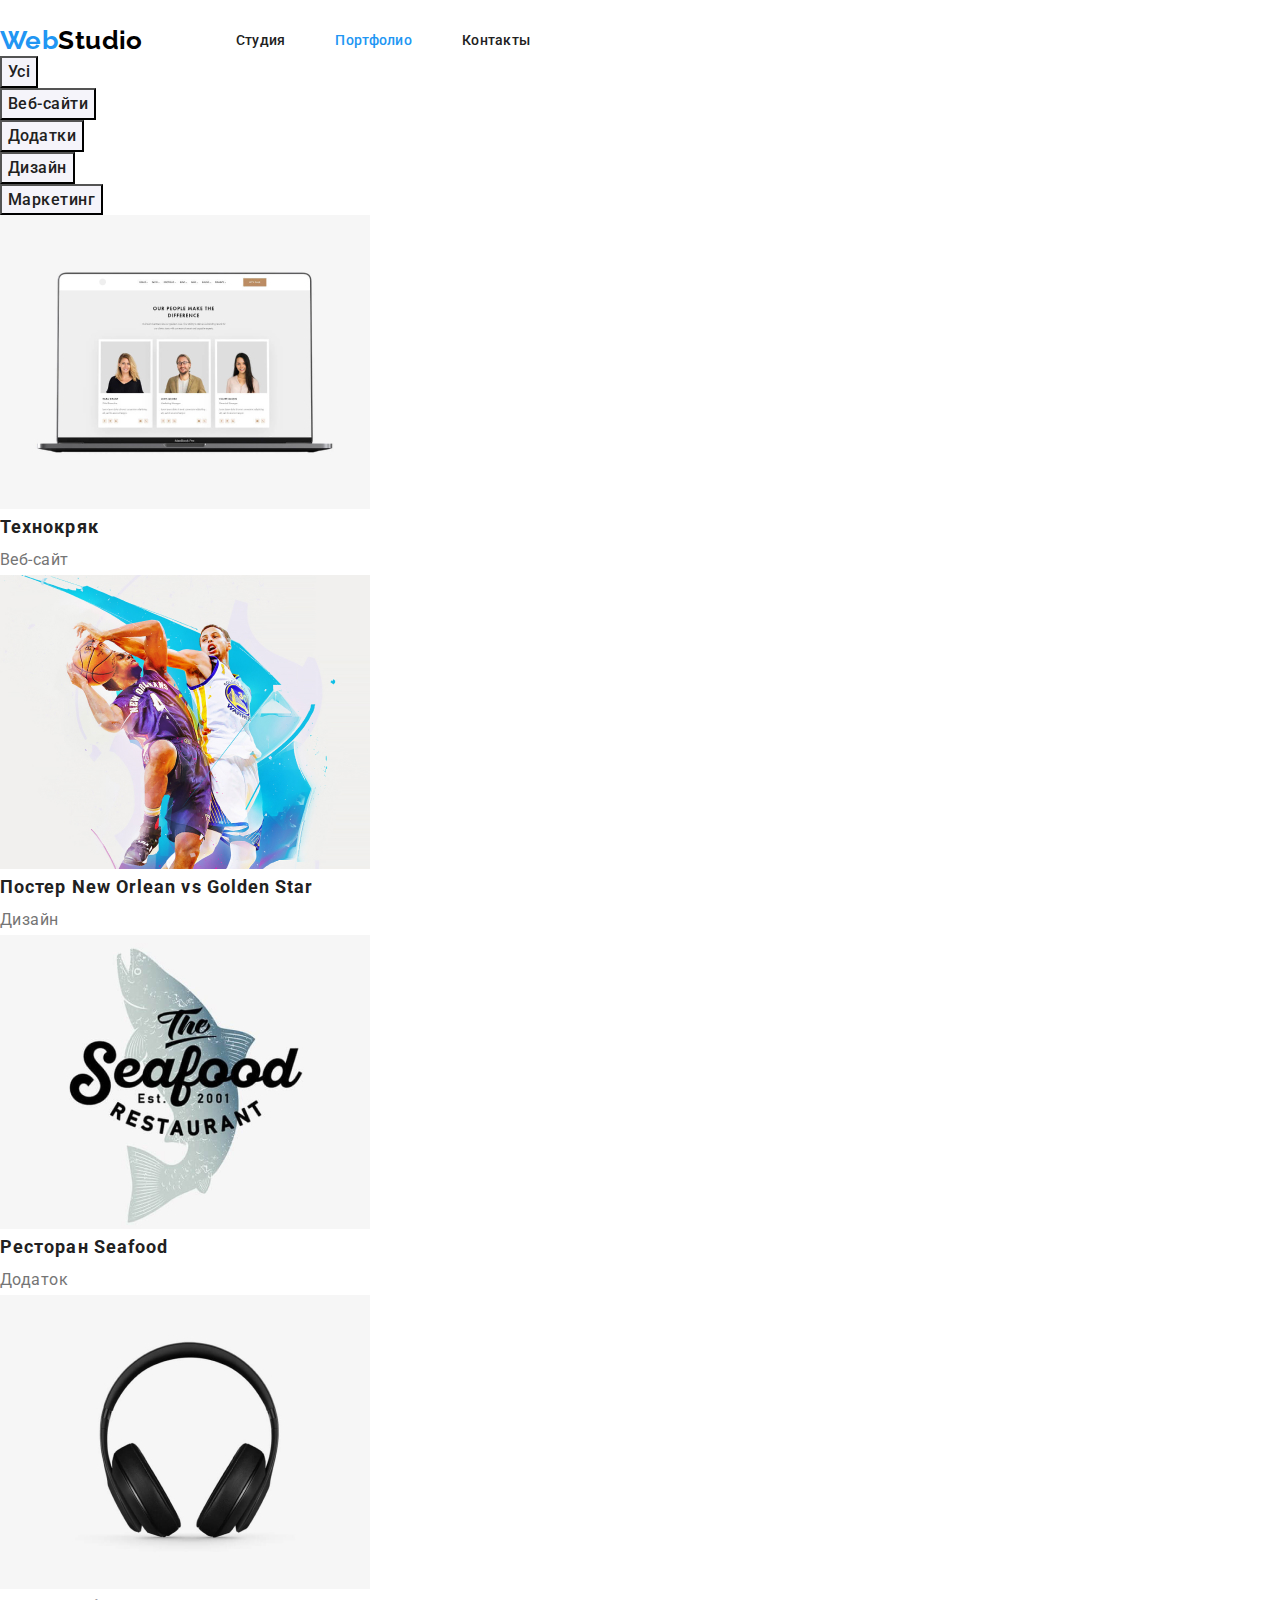
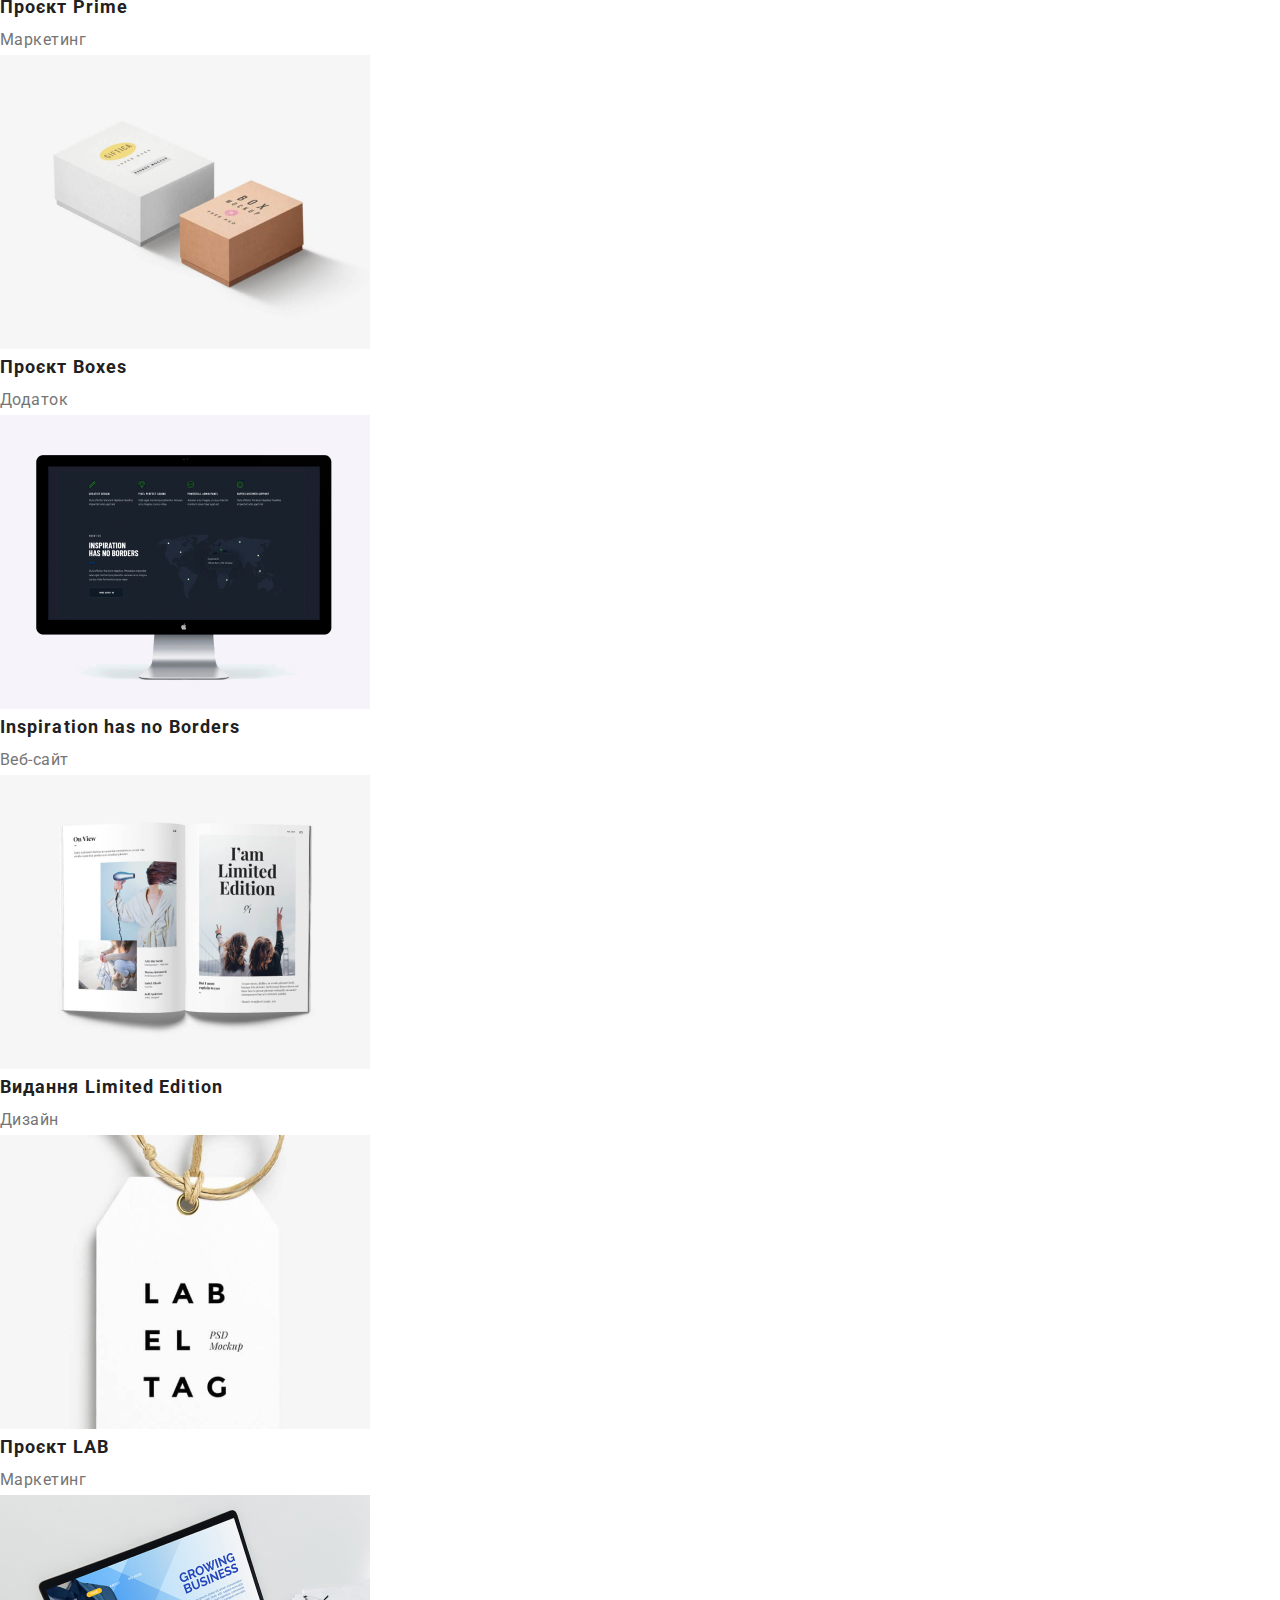
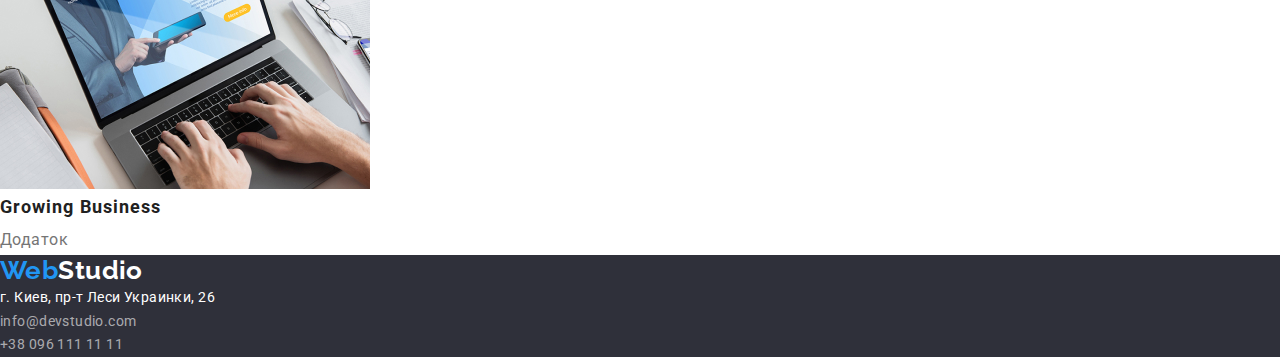
==== portfolio.html @ 1524fcb1 "comit" ====
<!DOCTYPE html>
<html lang="ru"> 
  <head>
    <meta charset="UTF-8" />
    <meta http-equiv="X-UA-Compatible" content="IE=edge" />
    <meta name="viewport" content="width=device-width, initial-scale=1.0" />
    <title>Document</title>
    <link rel="preconnect" href="https://fonts.googleapis.com">
<link rel="preconnect" href="https://fonts.gstatic.com" crossorigin>
<link href="https://fonts.googleapis.com/css2?family=Raleway:wght@700&family=Roboto:wght@400;500;700;900&display=swap" rel="stylesheet">
<link rel="stylesheet" href="https://cdnjs.cloudflare.com/ajax/libs/modern-normalize/1.1.0/modern-normalize.min.css">
    <link rel="stylesheet" href="./css/styles.css" />
  </head>
  <body>
    <body>
    <!--Шапка-->
    <header class="page-header">
      <nav class="page-nav">
        <a class="logo link"  href="">Web<span class="black-logo">Studio</span></a>
        <ul class="page-header-list list" >
          <li class="page-header-item"><a href="./index.html" class="menu-link link ">Студия</a></li>
          <li class="page-header-item"><a href="#" class="menu-link link current">Портфолио</a></li>
          <li class="page-header-item"><a href="#" class="menu-link link">Контакты</a></li>
        </ul>
      </nav> 
  </header>
    <!--Унікальний контент-->
    <main>
      <section>
        <h1 class="visually-hidden">Портфоліо</h1>
        <ul>
          <li><button class="portfolio-button
            " type="button">Усі</button></li>
          <li><button class="portfolio-button" type="button">Веб-сайти</button></li>
          <li><button class="portfolio-button" type="button">Додатки</button></li>
          <li><button class="portfolio-button" type="button">Дизайн</button></li>
          <li><button class="portfolio-button" type="button">Маркетинг</button></li>
        </ul>
        <ul>
          <li>
            <a class="link" href="">
              <img src="./images/portfolio/img1.jpg" width="370" alt="photo1" />
              <h2 class="portfolio-title">Технокряк</h2>
              <p class="potfolio-text">Веб-сайт</p>
            </a>
          </li>
          <li>
            <a class="link" href="">
              <img src="./images/portfolio/img2.jpg" width="370" alt="photo2" />
              <h2 class="portfolio-title">Постер New Orlean vs Golden Star</h2>
              <p class="potfolio-text">Дизайн</p>
            </a>
          </li>
          <li>
            <a class="link" href="">
              <img src="./images/portfolio/img3.jpg" width="370" alt="photo3" />
              <h2 class="portfolio-title">Ресторан Seafood</h2>
              <p class="potfolio-text">Додаток</p>
            </a>
          </li>
          <li>
            <a class="link" href="">
              <img src="./images/portfolio/img4.jpg" width="370" alt="photo4" />
              <h2 class="portfolio-title">Проєкт Prime</h2>
              <p class="potfolio-text">Маркетинг</p>
            </a>
          </li>
          <li>
            <a class="link" href="">
              <img src="./images/portfolio/img5.jpg" width="370" alt="photo5" />
              <h2 class="portfolio-title">Проєкт Boxes</h2>
              <p class="potfolio-text">Додаток</p>
            </a>
          </li>
          <li>
            <a class="link" href="">
              <img src="./images/portfolio/img6.jpg" width="370" alt="photo6" />
              <h2 class="portfolio-title">Inspiration has no Borders</h2>
              <p class="potfolio-text">Веб-сайт</p>
            </a>
          </li>
          <li>
            <a class="link" href="">
              <img src="./images/portfolio/img7.jpg" width="370" alt="photo7" />
              <h2 class="portfolio-title">Видання Limited Edition</h2>
              <p class="potfolio-text">Дизайн</p>
            </a>
          </li>
          <li>
            <a class="link" href="">
              <img src="./images/portfolio/img8.jpg" width="370" alt="photo8" />
              <h2 class="portfolio-title">Проєкт LAB</h2>
              <p class="potfolio-text">Маркетинг</p>
            </a>
          </li>
          <li>
            <a class="link" href="">
              <img src="./images/portfolio/img9.jpg" width="370" alt="photo9" />
              <h2 class="portfolio-title">Growing Business</h2>
              <p class="potfolio-text">Додаток</p>
            </a>
          </li>
        </ul>
      </section>
    </main>
    <!--Футер-->
    <footer class="footer">
    <a href="" class="logo link">Web<span class="white-logo">Studio</span></a>
    <address>
        <ul>
            <li><a class="footer-contact-link link address"
                 href="https://goo.gl/maps/zsof2jkgk754hyyD6" target="_blank">г. Киев, пр-т Леси Украинки, 26</a></li>
            <li><a class="footer-contact-link link "
                 href="mailto:info@devstudio.com">info@devstudio.com</a></li>
            <li><a class="footer-contact-link link "
                 href="tel:+380961111111">+38 096 111 11 11</a></li>
        </ul>
    </address>
</footer>
</html>
  </body>
---- css/styles.css ----
/* Палітра кольорів */
/* Колір акценту #2196F3;*/
/* Чорний #000000 */
/* Колір заголовків #212121 */
/* Колір основного тексту #757575 */
/* Додатковий колір фону #2F303A */
/* Колір другорядного тексту #F5F4FA */
/* Основний колір фону #FFFFFF */

:root {
  --primary-text-color: #757575;
  --title-text-color: #212121;
  --accent-color: #2196f3;
  --primary-bg-color: #ffffff;
  --background-color-title: #2f303a;
  --primary-font: "Roboto";
  --secondary-font: "Raleway";
  --black-color: #000000;
  --team-background: #f5f4fa;
  --color-link-footer: rgba(255, 255, 255, 0.6);
}

.visually-hidden {
  position: absolute;
  width: 1px;
  height: 1px;
  margin: -1px;
  padding: 0;
  overflow: hidden;
  border: 0;
  clip: rect(0 0 0 0);
}

ul {
  list-style: none;
}

.list {
  list-style: none;
}

.link {
  text-decoration: none;
  font-style: normal;
}

h1,
h2,
h3,
h4,
h5,
h6,
p,
ul {
  margin: 0%;
  padding: 0;
}

img {
  display: block;
}

.address {
  font-style: none;
}

body {
  font-family: "Roboto", sans-serif;
  font-size: 14px;
  letter-spacing: 0.03em;
  color: var(--primary-text-color);
  background-color: var(--primary-bg-color);
}

.container {
  width: 1200px;
  margin-left: auto;
  margin-right: auto;
  padding-left: 15px;
  padding-right: 15px;
}

/* ===GENERAL=== */

/* ===HEADER=== */

.page-header {
  padding-top: 25px;
}

.page-header-container {
  display: flex;
  align-items: center;
  justify-content: space-between;
}

.page-nav {
  display: flex;
}

.contact-list {
  display: flex;
}

.list {
  display: flex;
  align-items: center;
  column-gap: 50px;
}

.logo {
  margin-right: 93px;
  font-family: "Raleway", sans-serif;
  font-weight: 700;
  font-size: 26px;
  line-height: 1.19;
  color: var(--accent-color);
}

.black-logo {
  color: var(--black-color);
}

.menu-link {
  font-weight: 500;
  line-height: 1.14;
  letter-spacing: 0.02em;

  color: var(--title-text-color);
}

.menu-link:hover,
.menu-link:focus {
  color: var(--accent-color);
}

.current {
  color: var(--accent-color);
}

.contact-link {
  font-weight: 500;
  line-height: 1.14;
  letter-spacing: 0.02em;
  margin-right: 50px;

  color: var(--primary-text-color);
}

.contact-link:hover,
.contact-link:focus {
  color: var(--accent-color);
}

/* ===HERO=== */

.hero {
  background-color: var(--background-color-title);
}

.hero-title {
  font-weight: 900;
  font-size: 44px;
  line-height: 1.36;
  text-align: center;
  letter-spacing: 0.06em;
  text-transform: uppercase;

  color: var(--primary-bg-color);
}
.button {
  font-family: "Roboto", sans-serif;
  font-weight: 700;
  font-size: 16px;
  line-height: 1.87;
  letter-spacing: 0.06em;

  color: var(--primary-bg-color);
  background: var(--accent-color);
}

/* --FEATURES-- */

.feature-subtitle {
  font-weight: 700;
  font-size: 14px;
  line-height: 1.14;
  text-transform: uppercase;

  color: var(--title-text-color);
}

.feature-text {
  line-height: 1.7;
}

/* ===What we do==== */

.section-title {
  font-weight: 700;
  font-size: 36px;
  line-height: 1.16;
  text-align: center;
  letter-spacing: 0.03em;

  color: var(--title-text-color);
}

/* ====OUR TEAM==== */

.team-subtitle {
  font-weight: 500;
  font-size: 16px;
  line-height: 1.18;
  text-align: center;
  letter-spacing: 0.03em;

  color: var(--title-text-color);
}

.team-text {
  font-size: 16px;
  line-height: 1.18;
  text-align: center;
  letter-spacing: 0.03em;
}

.our-team {
  background-color: var(--team-background);
}

/* ====FOOTER==== */

.footer {
  background-color: var(--background-color-title);
}

.white-logo {
  color: var(--primary-bg-color);
}

.footer-contact-link {
  line-height: 1.71;
  color: var(--color-link-footer);
}

.address {
  color: var(--primary-bg-color);
}

/* ====PORTFOLIO==== */

.portfolio-button {
  font-family: "Roboto", sans-serif;
  font-weight: 500;
  font-size: 16px;
  line-height: 1.62;
  text-align: center;
  letter-spacing: 0.03em;

  color: var(--title-text-color);
  background-color: var(--team-background);
}

.portfolio-button:hover,
.portfolio-button:focus {
  color: var(--primary-bg-color);
  background-color: var(--accent-color);
}

.portfolio-title {
  font-weight: 700;
  font-size: 18px;
  line-height: 2;

  letter-spacing: 0.06em;

  color: var(--title-text-color);
}

.potfolio-text {
  font-size: 16px;
  line-height: 1.87;
  letter-spacing: 0.03em;

  color: var(--primary-text-color);
}
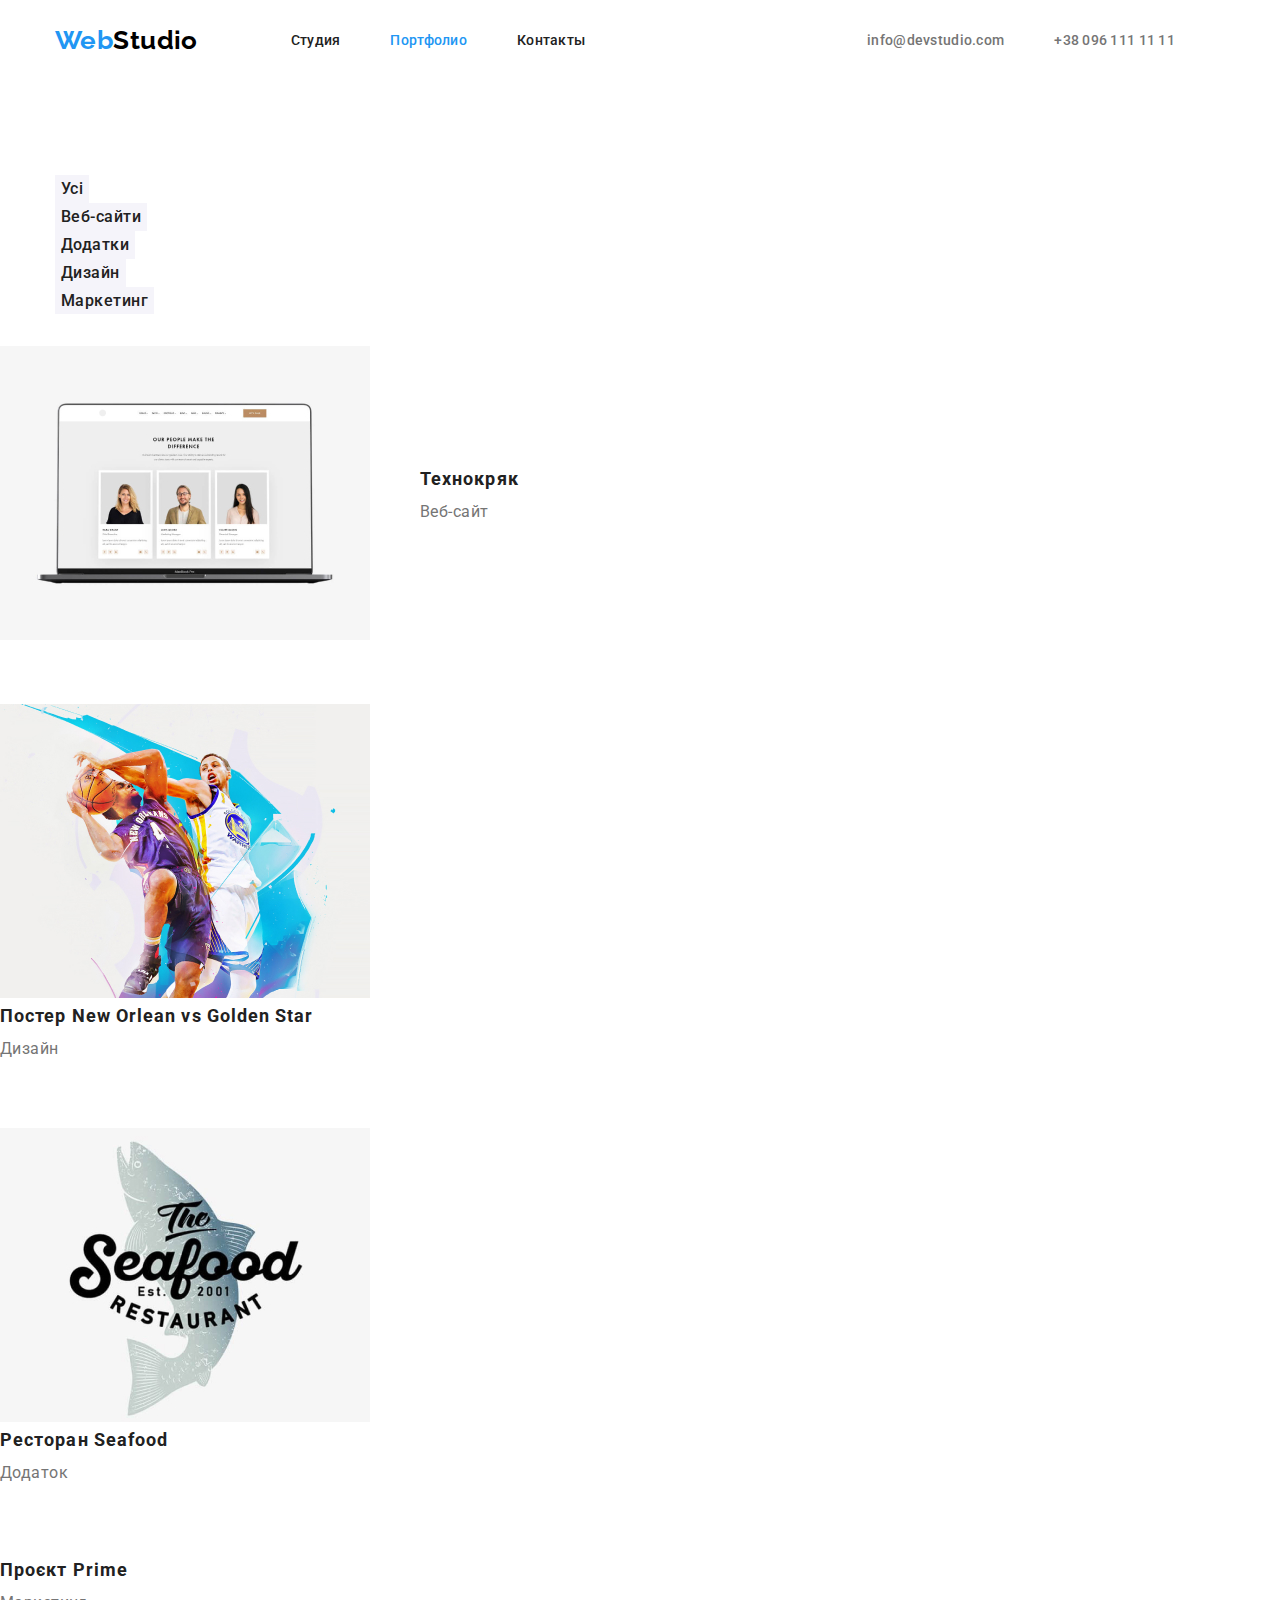
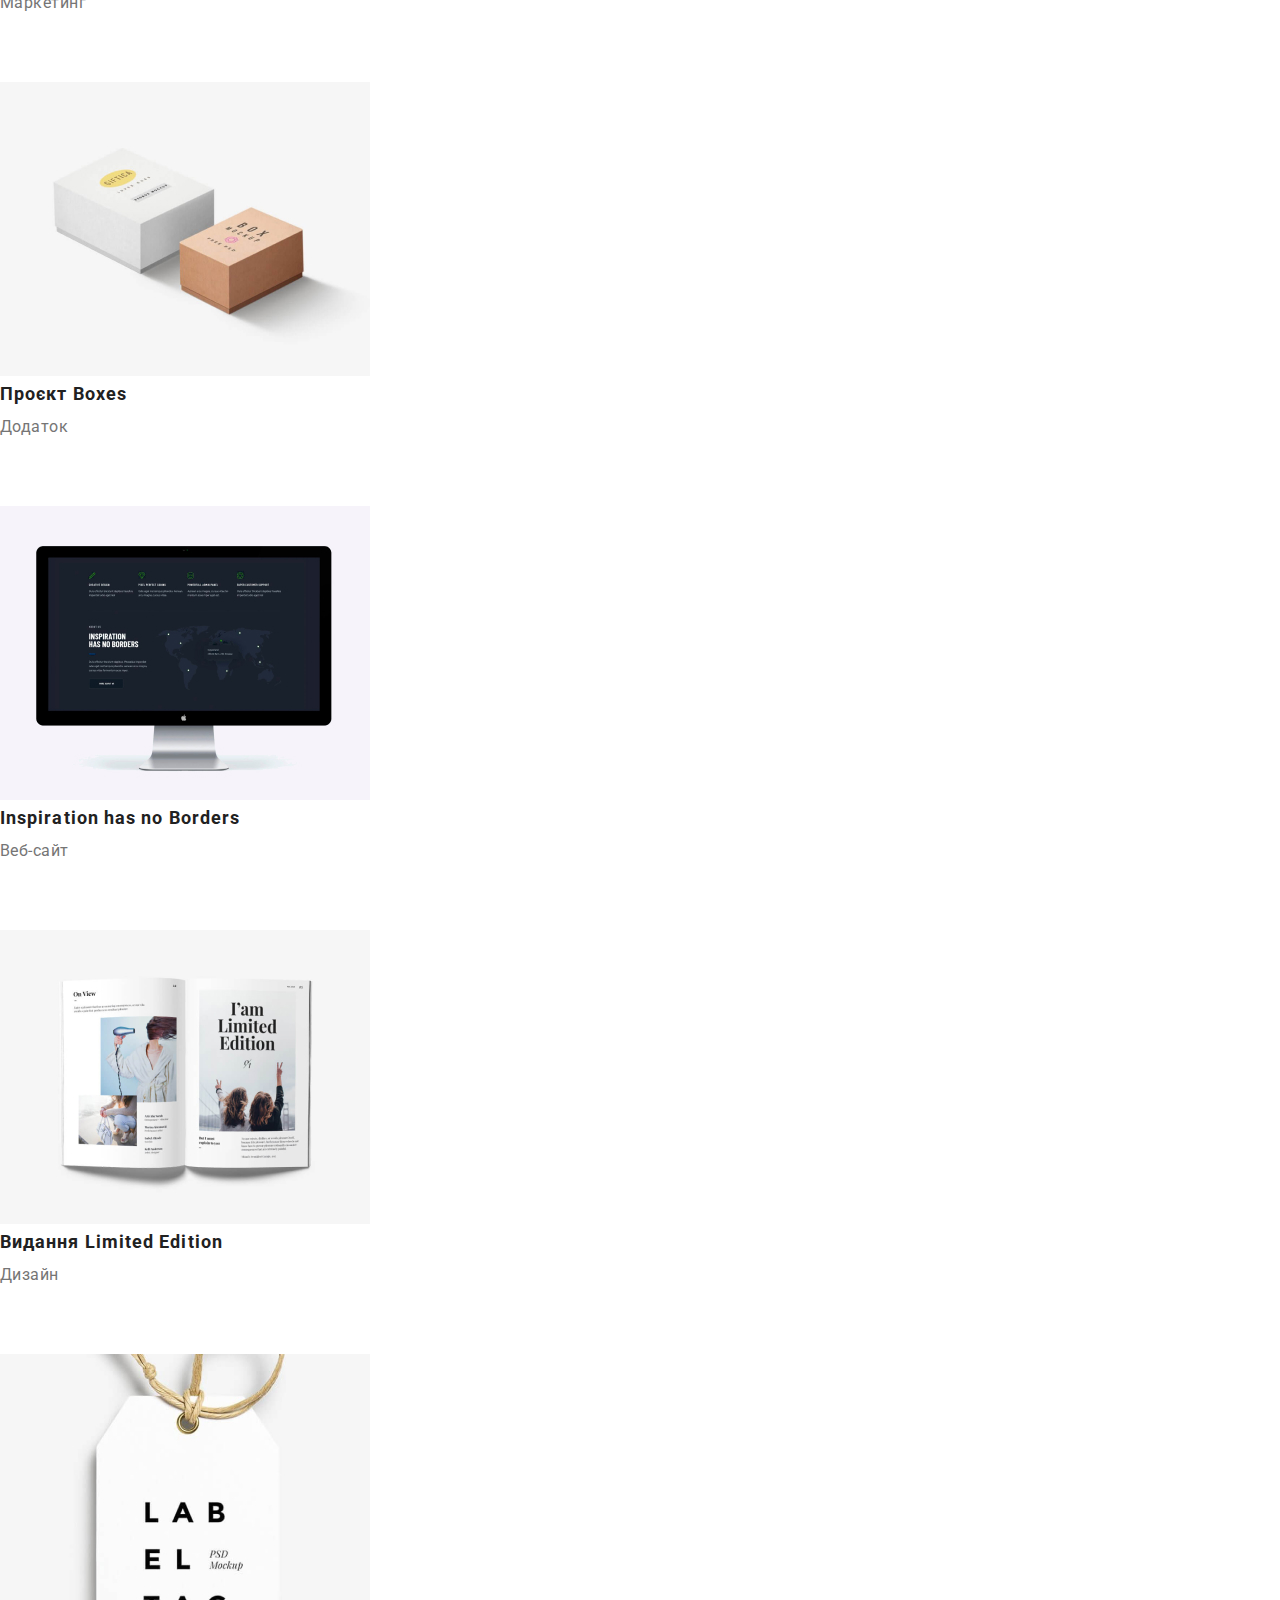
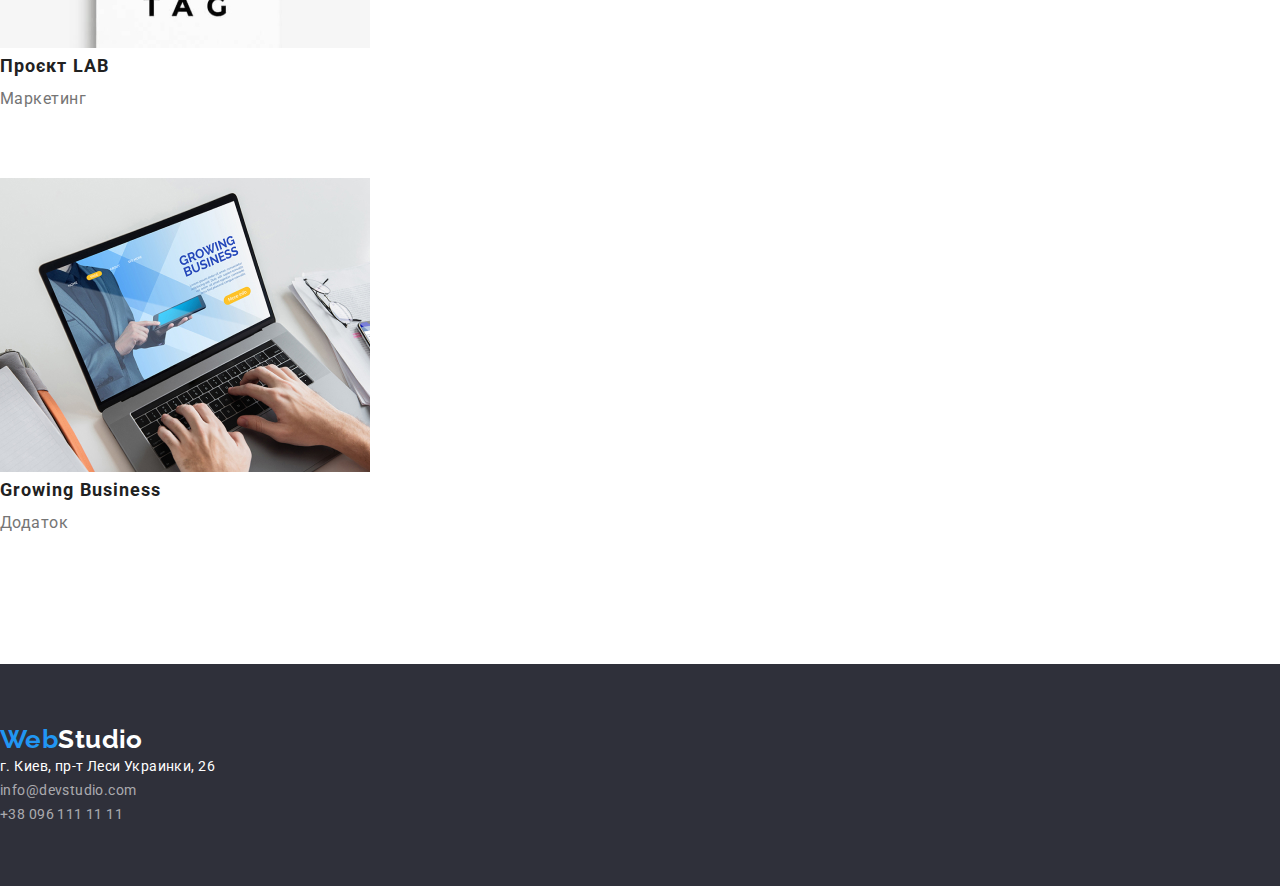
==== commit dc1917e0: "homework 3" ====
--- a/portfolio.html
+++ b/portfolio.html
@@ -14,7 +14,8 @@
   <body>
     <body>
     <!--Шапка-->
-    <header class="page-header">
+     <header class="page-header">
+      <div class="container page-header-container">
       <nav class="page-nav">
         <a class="logo link"  href="">Web<span class="black-logo">Studio</span></a>
         <ul class="page-header-list list" >
@@ -22,11 +23,19 @@
           <li class="page-header-item"><a href="#" class="menu-link link current">Портфолио</a></li>
           <li class="page-header-item"><a href="#" class="menu-link link">Контакты</a></li>
         </ul>
-      </nav> 
-  </header>
+         </nav> 
+      <ul class="contact-list">
+        <li class="header-contact-item">
+            <a class="contact-link link" href="mailto:info@devstudio.com">info@devstudio.com</a></li>
+        <li class="header-contact-item">
+            <a class="contact-link link" href="tel:+380961111111">+38 096 111 11 11</a></li>
+      </ul>
+    </div>
+    </header>
     <!--Унікальний контент-->
     <main>
-      <section>
+      <section class="projects">
+        <div class="container">
         <h1 class="visually-hidden">Портфоліо</h1>
         <ul>
           <li><button class="portfolio-button
@@ -36,66 +45,68 @@
           <li><button class="portfolio-button" type="button">Дизайн</button></li>
           <li><button class="portfolio-button" type="button">Маркетинг</button></li>
         </ul>
-        <ul>
-          <li>
-            <a class="link" href="">
-              <img src="./images/portfolio/img1.jpg" width="370" alt="photo1" />
+      </div>
+        <ul class="examle-list">
+          <li class="example-list-item list">
+            <a class=" project-link link" href="">
+              <img class="project-img" src="./images/portfolio/img1.jpg" width="370" alt="photo1" />
+              <div class="project-caption">
               <h2 class="portfolio-title">Технокряк</h2>
               <p class="potfolio-text">Веб-сайт</p>
             </a>
           </li>
-          <li>
-            <a class="link" href="">
-              <img src="./images/portfolio/img2.jpg" width="370" alt="photo2" />
+          <li class="example-list-item list">
+            <a class=" project-link link" href="">
+              <img class="project-img" src="./images/portfolio/img2.jpg" width="370" alt="photo2" />
               <h2 class="portfolio-title">Постер New Orlean vs Golden Star</h2>
               <p class="potfolio-text">Дизайн</p>
             </a>
           </li>
-          <li>
-            <a class="link" href="">
-              <img src="./images/portfolio/img3.jpg" width="370" alt="photo3" />
+          <li class="example-list-item list">
+            <a class="project-link link" href="">
+              <img class="project-img" src="./images/portfolio/img3.jpg" width="370" alt="photo3" />
               <h2 class="portfolio-title">Ресторан Seafood</h2>
               <p class="potfolio-text">Додаток</p>
             </a>
           </li>
-          <li>
-            <a class="link" href="">
-              <img src="./images/portfolio/img4.jpg" width="370" alt="photo4" />
+          <li class="example-list-item list">
+            <a class="project-link link"
+              <img class="project-img" src="./images/portfolio/img4.jpg" width="370" alt="photo4" />
               <h2 class="portfolio-title">Проєкт Prime</h2>
               <p class="potfolio-text">Маркетинг</p>
             </a>
           </li>
-          <li>
-            <a class="link" href="">
-              <img src="./images/portfolio/img5.jpg" width="370" alt="photo5" />
+          <li class="example-list-item list">
+            <a class="project-link link" href="">
+              <img class="project-img" src="./images/portfolio/img5.jpg" width="370" alt="photo5" />
               <h2 class="portfolio-title">Проєкт Boxes</h2>
               <p class="potfolio-text">Додаток</p>
             </a>
           </li>
-          <li>
-            <a class="link" href="">
-              <img src="./images/portfolio/img6.jpg" width="370" alt="photo6" />
+          <li class="example-list-item list">
+            <a class="project-link link" href="">
+              <img class="project-img" src="./images/portfolio/img6.jpg" width="370" alt="photo6" />
               <h2 class="portfolio-title">Inspiration has no Borders</h2>
               <p class="potfolio-text">Веб-сайт</p>
             </a>
           </li>
-          <li>
-            <a class="link" href="">
-              <img src="./images/portfolio/img7.jpg" width="370" alt="photo7" />
+          <li class="example-list-item list">
+            <a class="project-link link" href="">
+              <img class="project-img" src="./images/portfolio/img7.jpg" width="370" alt="photo7" />
               <h2 class="portfolio-title">Видання Limited Edition</h2>
               <p class="potfolio-text">Дизайн</p>
             </a>
           </li>
-          <li>
-            <a class="link" href="">
-              <img src="./images/portfolio/img8.jpg" width="370" alt="photo8" />
+          <li class="example-list-item list">
+            <a class="project-link link" href="">
+              <img class="project-img" src="./images/portfolio/img8.jpg" width="370" alt="photo8" />
               <h2 class="portfolio-title">Проєкт LAB</h2>
               <p class="potfolio-text">Маркетинг</p>
             </a>
           </li>
-          <li>
-            <a class="link" href="">
-              <img src="./images/portfolio/img9.jpg" width="370" alt="photo9" />
+          <li class="example-list-item list">
+            <a class="project-link link" href="">
+              <img class="project-img" src="./images/portfolio/img9.jpg" width="370" alt="photo9" />
               <h2 class="portfolio-title">Growing Business</h2>
               <p class="potfolio-text">Додаток</p>
             </a>
--- a/css/styles.css
+++ b/css/styles.css
@@ -18,6 +18,7 @@
   --black-color: #000000;
   --team-background: #f5f4fa;
   --color-link-footer: rgba(255, 255, 255, 0.6);
+  --hero-btn-shadow: rgba(0, 0, 0, 0.15);
 }
 
 .visually-hidden {
@@ -80,13 +81,7 @@
   padding-right: 15px;
 }
 
-/* ===GENERAL=== */
-
 /* ===HEADER=== */
-
-.page-header {
-  padding-top: 25px;
-}
 
 .page-header-container {
   display: flex;
@@ -103,12 +98,16 @@
 }
 
 .list {
+  padding-top: 32px;
+  padding-bottom: 32px;
   display: flex;
   align-items: center;
   column-gap: 50px;
 }
 
 .logo {
+  margin-top: 25px;
+  margin-bottom: 25px;
   margin-right: 93px;
   font-family: "Raleway", sans-serif;
   font-weight: 700;
@@ -155,20 +154,32 @@
 /* ===HERO=== */
 
 .hero {
+  text-align: center;
   background-color: var(--background-color-title);
+  padding-top: 200px;
+  padding-bottom: 200px;
 }
 
 .hero-title {
+  margin-top: 0%;
+  margin-bottom: 0;
   font-weight: 900;
   font-size: 44px;
   line-height: 1.36;
-  text-align: center;
   letter-spacing: 0.06em;
   text-transform: uppercase;
 
   color: var(--primary-bg-color);
+  text-align: center;
 }
 .button {
+  display: inline-block;
+  margin: 30px auto 0;
+  display: block;
+  padding: 10px 31px;
+  width: 216px 50px;
+  box-shadow: 0px 4px 4px var(--hero-btn-shadow);
+  border-radius: 4px;
   font-family: "Roboto", sans-serif;
   font-weight: 700;
   font-size: 16px;
@@ -182,6 +193,7 @@
 /* --FEATURES-- */
 
 .feature-subtitle {
+  margin-bottom: 10px;
   font-weight: 700;
   font-size: 14px;
   line-height: 1.14;
@@ -190,13 +202,36 @@
   color: var(--title-text-color);
 }
 
+.feature-list {
+  padding: 94px 0px;
+  display: flex;
+  column-gap: 30px;
+}
+
+.feature-list-item {
+  width: calc((100% - 90px) / 4);
+}
+
 .feature-text {
   line-height: 1.7;
 }
 
 /* ===What we do==== */
 
+.we-do-list {
+  display: flex;
+}
+
+.we-do {
+  padding-bottom: 94px;
+}
+
+.we-do-list {
+  column-gap: 30px;
+}
+
 .section-title {
+  margin-bottom: 50px;
   font-weight: 700;
   font-size: 36px;
   line-height: 1.16;
@@ -209,6 +244,8 @@
 /* ====OUR TEAM==== */
 
 .team-subtitle {
+  padding-top: 30px;
+  margin-bottom: 10px;
   font-weight: 500;
   font-size: 16px;
   line-height: 1.18;
@@ -218,7 +255,15 @@
   color: var(--title-text-color);
 }
 
+.team-list {
+  display: flex;
+  flex-wrap: wrap;
+  margin: -15;
+  column-gap: 30px;
+}
+
 .team-text {
+  padding-bottom: 30px;
   font-size: 16px;
   line-height: 1.18;
   text-align: center;
@@ -226,13 +271,22 @@
 }
 
 .our-team {
+  padding-top: 94px;
   background-color: var(--team-background);
 }
 
 /* ====FOOTER==== */
 
 .footer {
+  min-width: 1200px;
+  padding-top: 60px;
+  padding-bottom: 60px;
   background-color: var(--background-color-title);
+}
+
+.logo-link {
+  display: inline-block;
+  margin-bottom: 20px;
 }
 
 .white-logo {
@@ -245,12 +299,14 @@
 }
 
 .address {
+  display: flex;
   color: var(--primary-bg-color);
 }
 
 /* ====PORTFOLIO==== */
 
 .portfolio-button {
+  border: none;
   font-family: "Roboto", sans-serif;
   font-weight: 500;
   font-size: 16px;
@@ -285,3 +341,18 @@
 
   color: var(--primary-text-color);
 }
+
+/* ===PROJECTS=== */
+
+.projects {
+  padding-top: 94px;
+  padding-bottom: 94px;
+}
+
+.projects-text {
+  font-weight: 400;
+  font-size: 16px;
+  line-height: 1.87;
+  letter-spacing: 0.03em;
+  color: var(--text-color);
+}
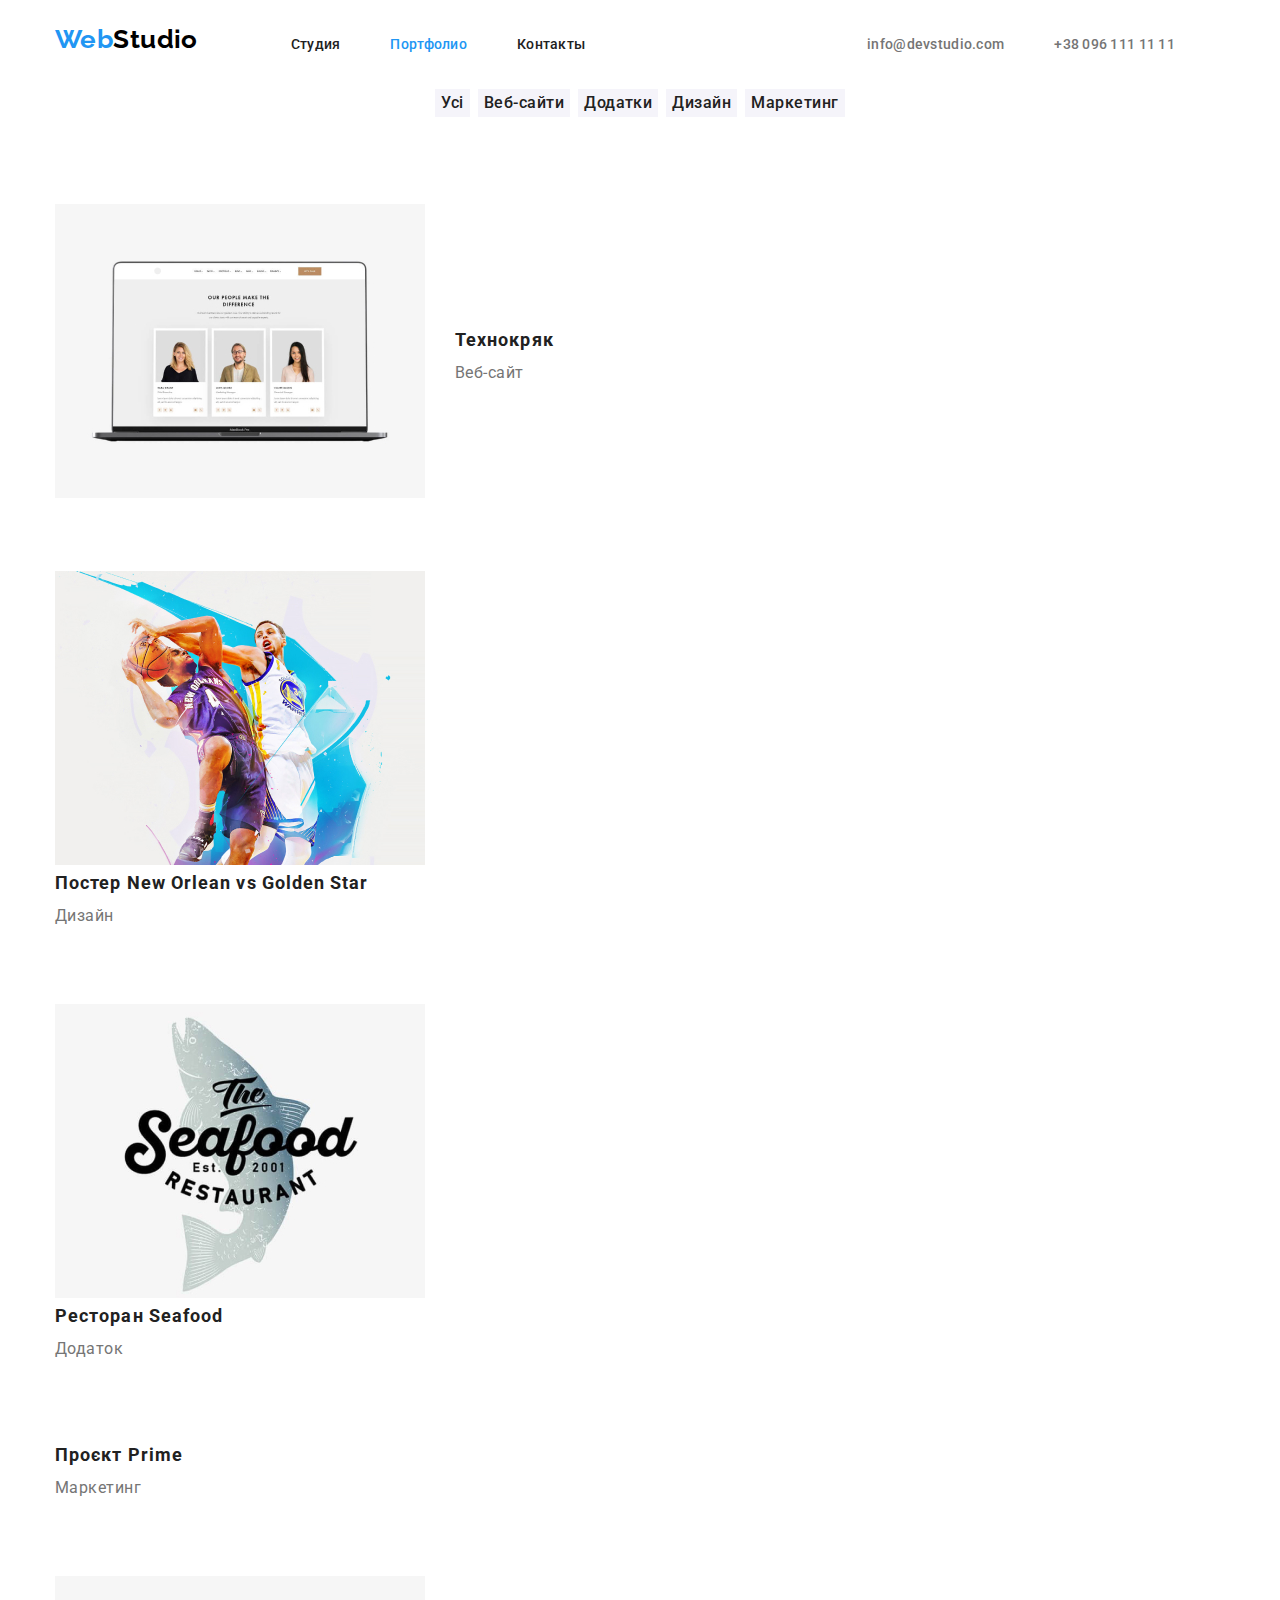
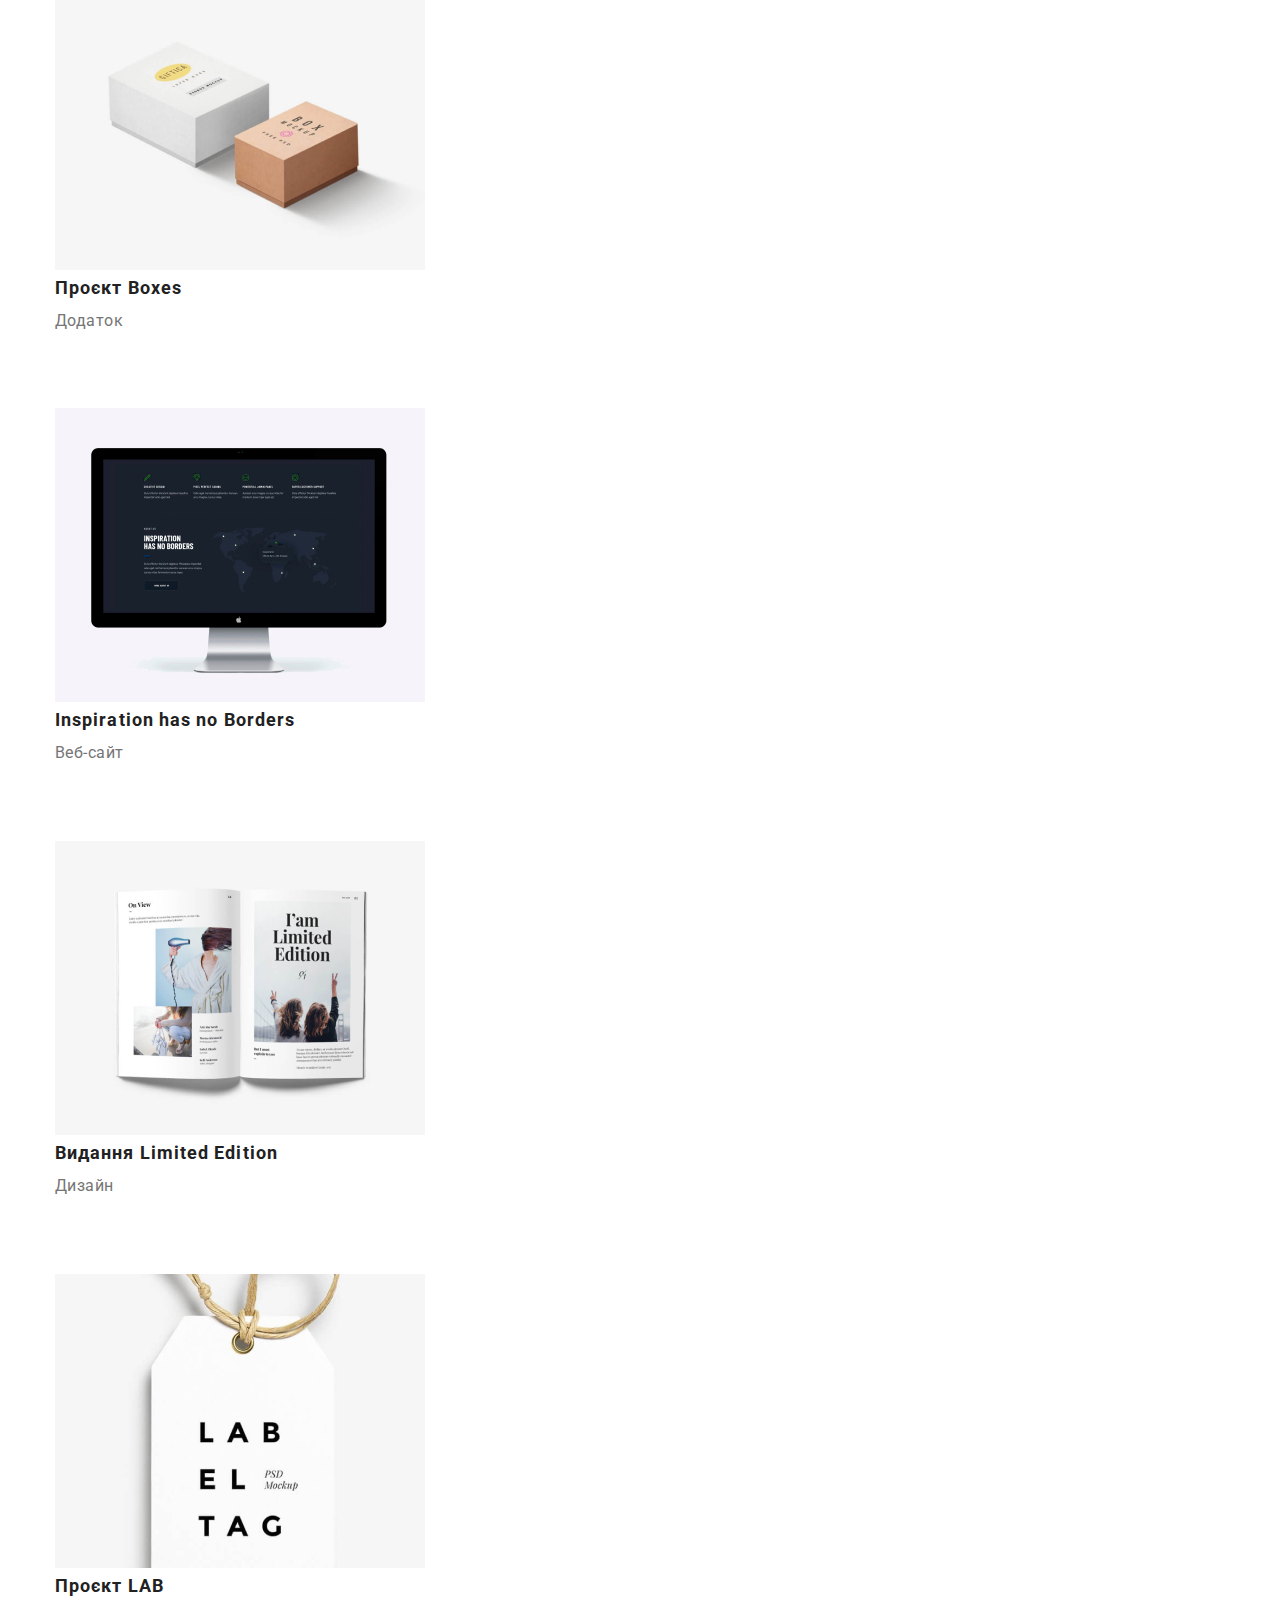
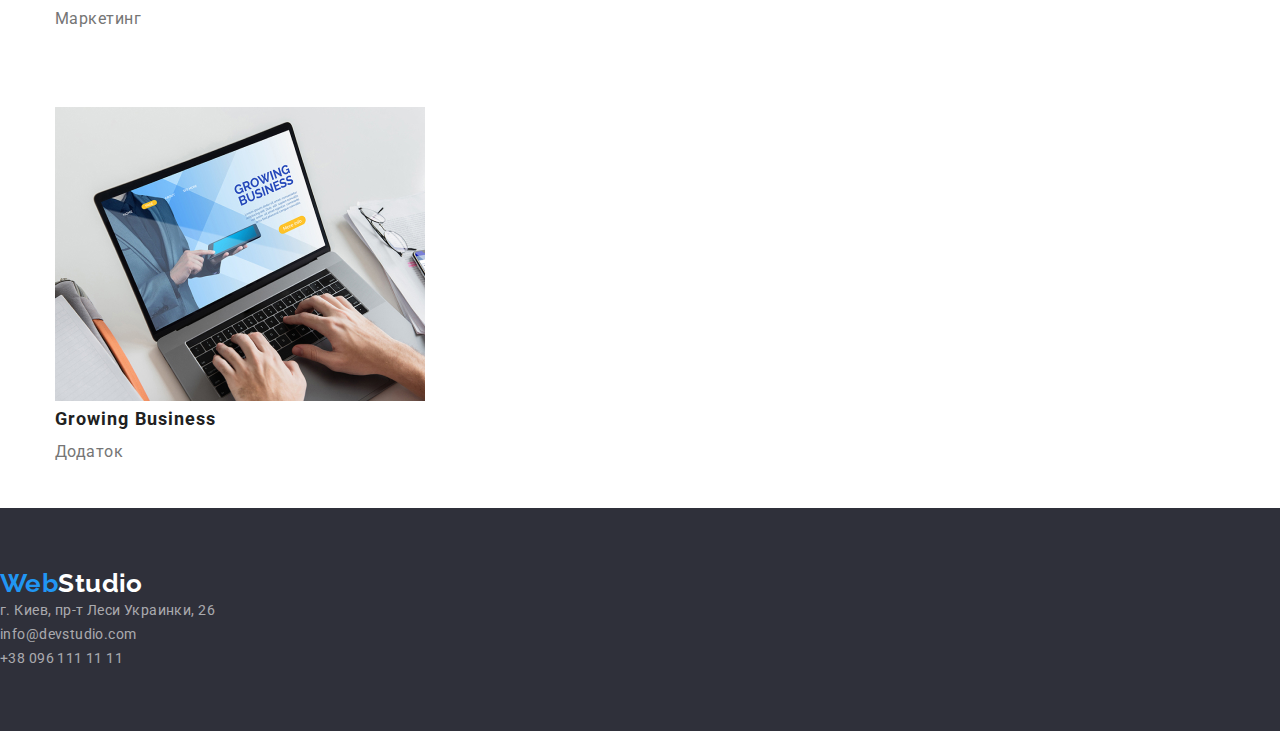
==== commit fe2aace7: "comit 5 homework3" ====
--- a/portfolio.html
+++ b/portfolio.html
@@ -37,7 +37,7 @@
       <section class="projects">
         <div class="container">
         <h1 class="visually-hidden">Портфоліо</h1>
-        <ul>
+        <ul class="portfolio">
           <li><button class="portfolio-button
             " type="button">Усі</button></li>
           <li><button class="portfolio-button" type="button">Веб-сайти</button></li>
@@ -46,6 +46,7 @@
           <li><button class="portfolio-button" type="button">Маркетинг</button></li>
         </ul>
       </div>
+      <div class="container">
         <ul class="examle-list">
           <li class="example-list-item list">
             <a class=" project-link link" href="">
@@ -112,6 +113,7 @@
             </a>
           </li>
         </ul>
+        </div>
       </section>
     </main>
     <!--Футер-->
--- a/css/styles.css
+++ b/css/styles.css
@@ -41,6 +41,8 @@
 }
 
 .link {
+  padding-top: 32px;
+  padding-bottom: 32px;
   text-decoration: none;
   font-style: normal;
 }
@@ -98,16 +100,14 @@
 }
 
 .list {
-  padding-top: 32px;
-  padding-bottom: 32px;
   display: flex;
   align-items: center;
   column-gap: 50px;
 }
 
 .logo {
-  margin-top: 25px;
-  margin-bottom: 25px;
+  padding-top: 24px;
+  padding-bottom: 25px;
   margin-right: 93px;
   font-family: "Raleway", sans-serif;
   font-weight: 700;
@@ -161,6 +161,9 @@
 }
 
 .hero-title {
+  width: 696px;
+  margin-right: auto;
+  margin-left: auto;
   margin-top: 0%;
   margin-bottom: 0;
   font-weight: 900;
@@ -173,6 +176,7 @@
   text-align: center;
 }
 .button {
+  border: none;
   display: inline-block;
   margin: 30px auto 0;
   display: block;
@@ -202,8 +206,12 @@
   color: var(--title-text-color);
 }
 
+.section {
+  padding-top: 94px;
+  padding-bottom: 94px;
+}
+
 .feature-list {
-  padding: 94px 0px;
   display: flex;
   column-gap: 30px;
 }
@@ -223,6 +231,7 @@
 }
 
 .we-do {
+  padding-top: 0;
   padding-bottom: 94px;
 }
 
@@ -244,7 +253,7 @@
 /* ====OUR TEAM==== */
 
 .team-subtitle {
-  padding-top: 30px;
+  margin-top: 30px;
   margin-bottom: 10px;
   font-weight: 500;
   font-size: 16px;
@@ -260,10 +269,12 @@
   flex-wrap: wrap;
   margin: -15;
   column-gap: 30px;
+
+  background-color: var(--primary-bg-color);
 }
 
 .team-text {
-  padding-bottom: 30px;
+  margin-bottom: 30px;
   font-size: 16px;
   line-height: 1.18;
   text-align: center;
@@ -271,22 +282,20 @@
 }
 
 .our-team {
-  padding-top: 94px;
   background-color: var(--team-background);
 }
 
 /* ====FOOTER==== */
 
 .footer {
-  min-width: 1200px;
   padding-top: 60px;
   padding-bottom: 60px;
   background-color: var(--background-color-title);
 }
 
 .logo-link {
+  margin-bottom: 20px;
   display: inline-block;
-  margin-bottom: 20px;
 }
 
 .white-logo {
@@ -299,8 +308,11 @@
 }
 
 .address {
-  display: flex;
-  color: var(--primary-bg-color);
+  margin-top: 20px;
+}
+
+.link {
+  margin-bottom: 9px;
 }
 
 /* ====PORTFOLIO==== */
@@ -325,6 +337,8 @@
 }
 
 .portfolio-title {
+  display: flex;
+  column-gap: 30px;
   font-weight: 700;
   font-size: 18px;
   line-height: 2;
@@ -334,6 +348,26 @@
   color: var(--title-text-color);
 }
 
+.portfolio {
+  display: flex;
+  margin-bottom: 55px;
+  column-gap: 8px;
+  justify-content: center;
+}
+
+h1,
+h2,
+h3,
+p ul {
+  margin: 0%;
+  padding: 0%;
+}
+
+.example-list-item {
+  display: flex;
+  column-gap: 30px;
+}
+
 .potfolio-text {
   font-size: 16px;
   line-height: 1.87;
@@ -343,16 +377,3 @@
 }
 
 /* ===PROJECTS=== */
-
-.projects {
-  padding-top: 94px;
-  padding-bottom: 94px;
-}
-
-.projects-text {
-  font-weight: 400;
-  font-size: 16px;
-  line-height: 1.87;
-  letter-spacing: 0.03em;
-  color: var(--text-color);
-}
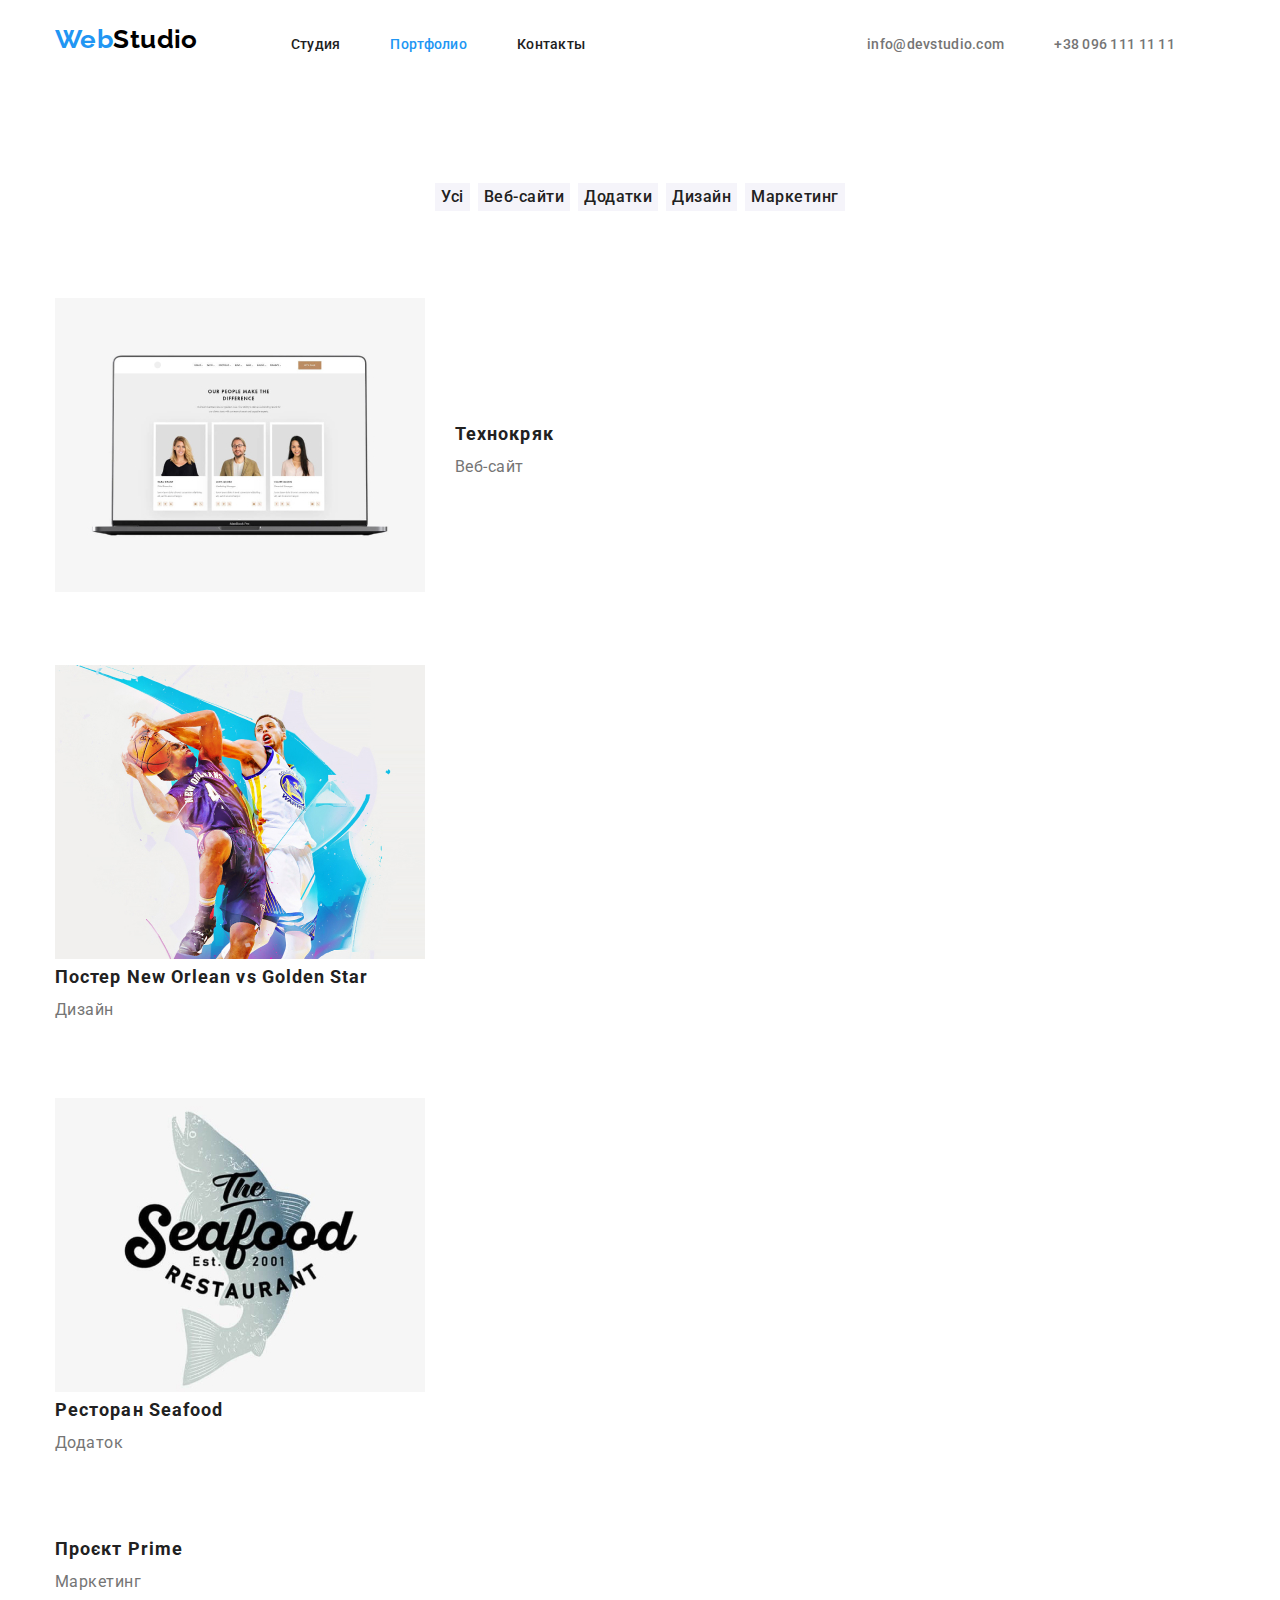
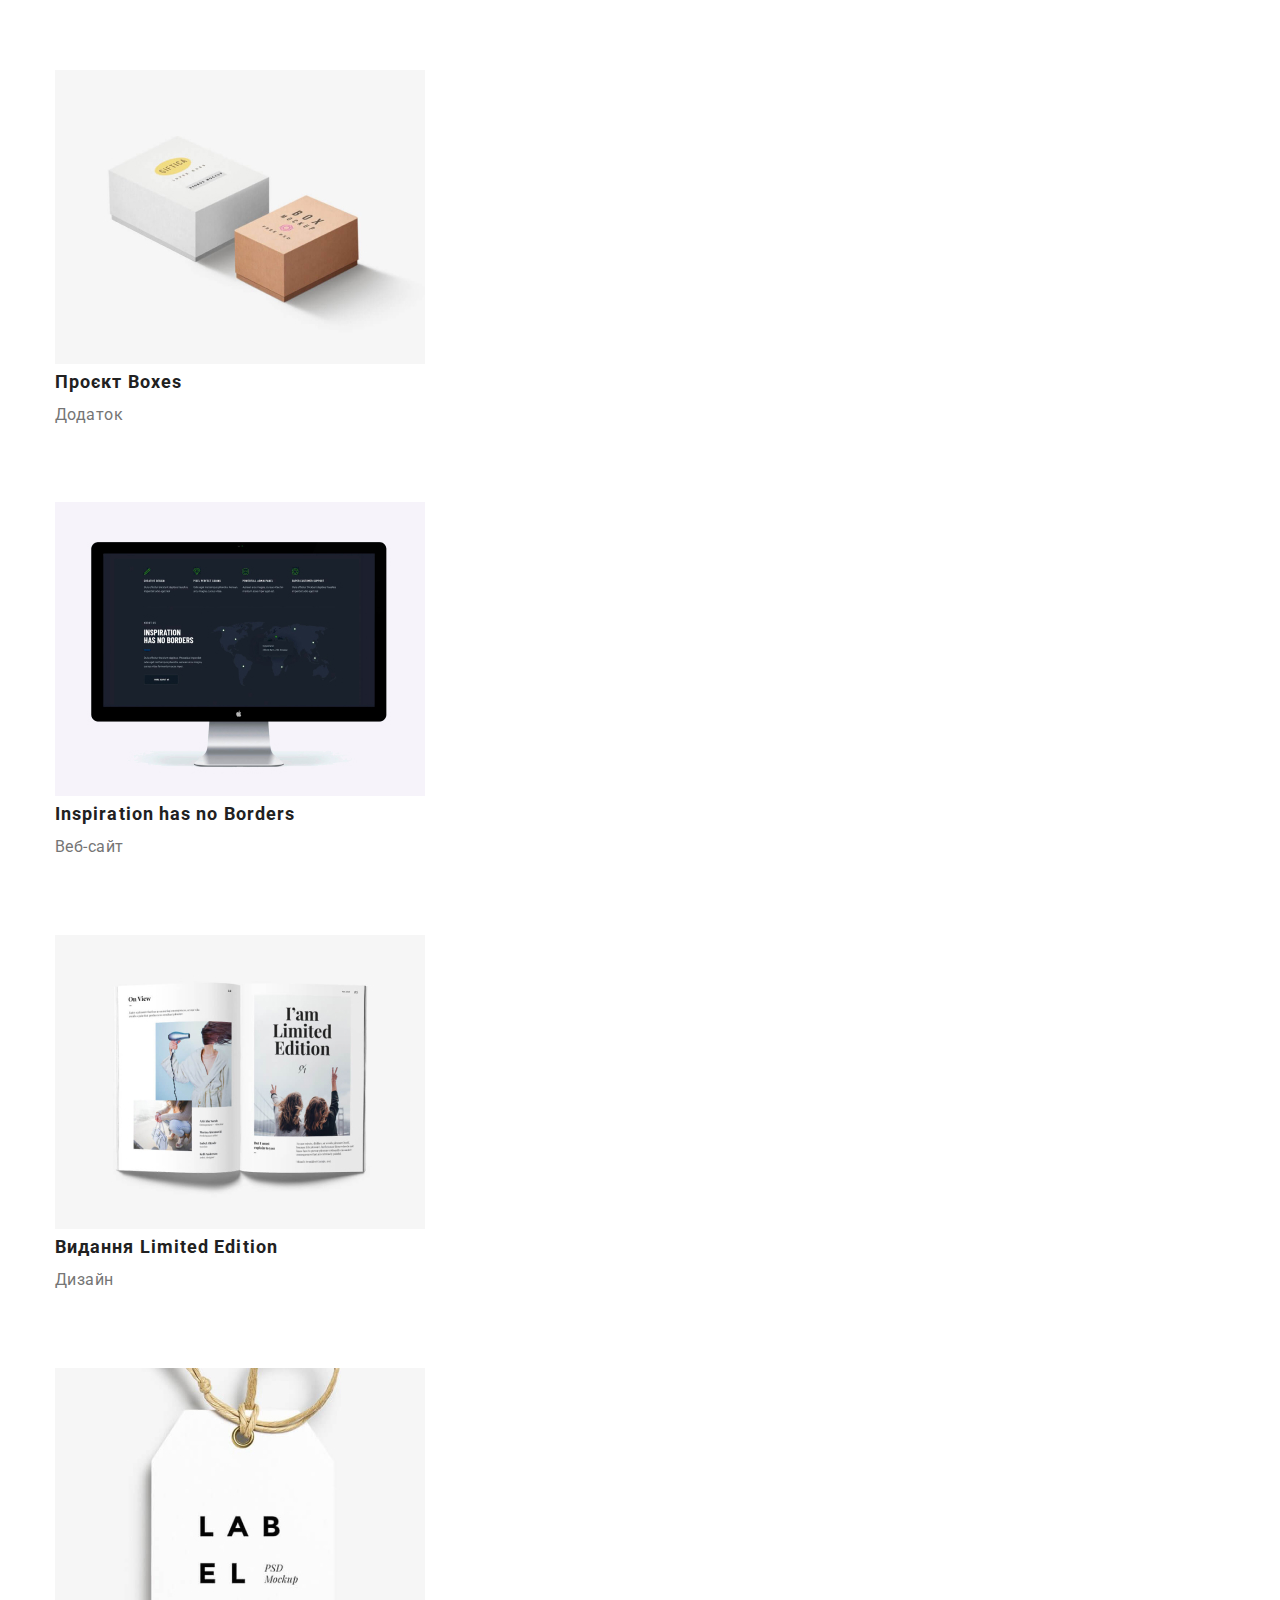
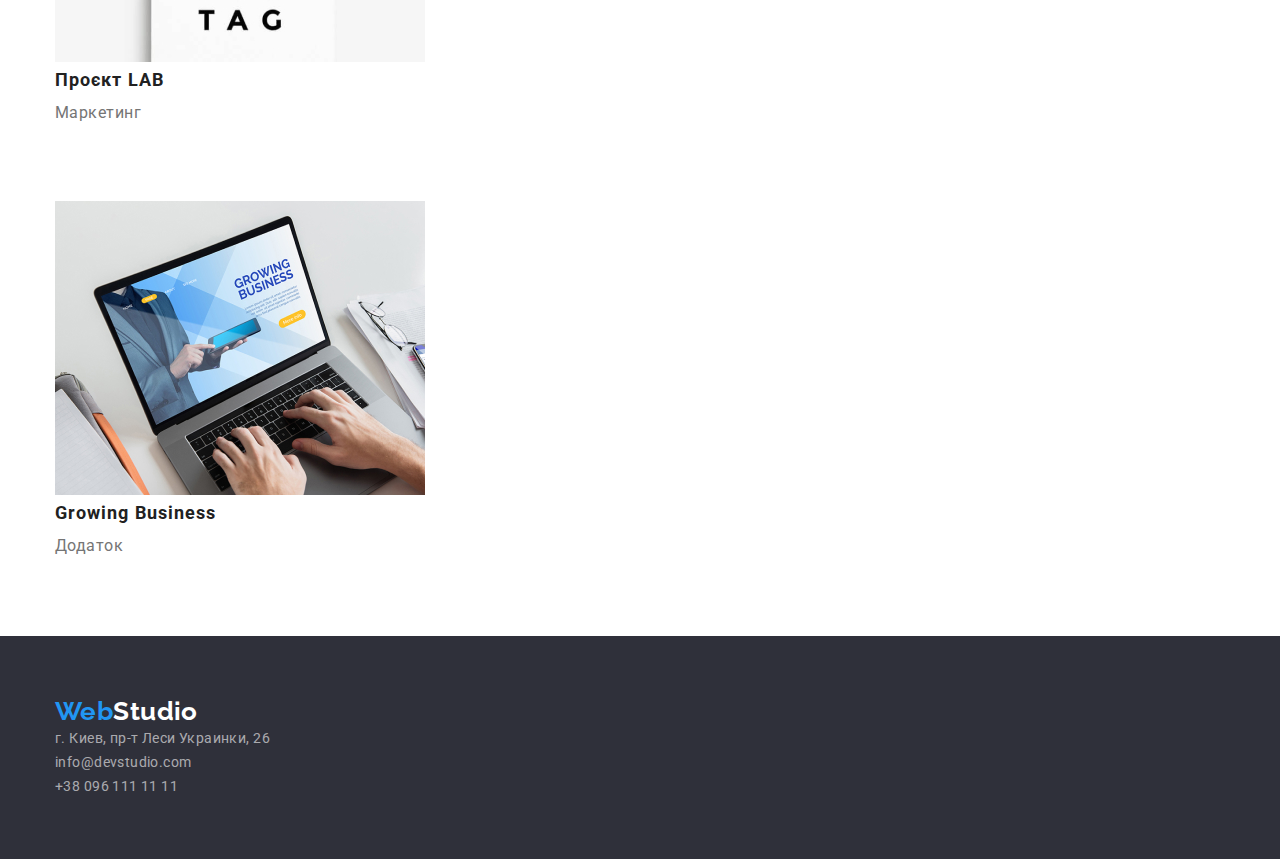
==== commit 30d25dec: "comit portfolio 3" ====
--- a/portfolio.html
+++ b/portfolio.html
@@ -45,8 +45,6 @@
           <li><button class="portfolio-button" type="button">Дизайн</button></li>
           <li><button class="portfolio-button" type="button">Маркетинг</button></li>
         </ul>
-      </div>
-      <div class="container">
         <ul class="examle-list">
           <li class="example-list-item list">
             <a class=" project-link link" href="">
@@ -118,6 +116,7 @@
     </main>
     <!--Футер-->
     <footer class="footer">
+      <div class="container">
     <a href="" class="logo link">Web<span class="white-logo">Studio</span></a>
     <address>
         <ul>
@@ -129,6 +128,7 @@
                  href="tel:+380961111111">+38 096 111 11 11</a></li>
         </ul>
     </address>
+    </div>
 </footer>
 </html>
   </body>
--- a/css/styles.css
+++ b/css/styles.css
@@ -377,3 +377,8 @@
 }
 
 /* ===PROJECTS=== */
+
+.projects {
+  padding-top: 94px;
+  padding-bottom: 34px;
+}
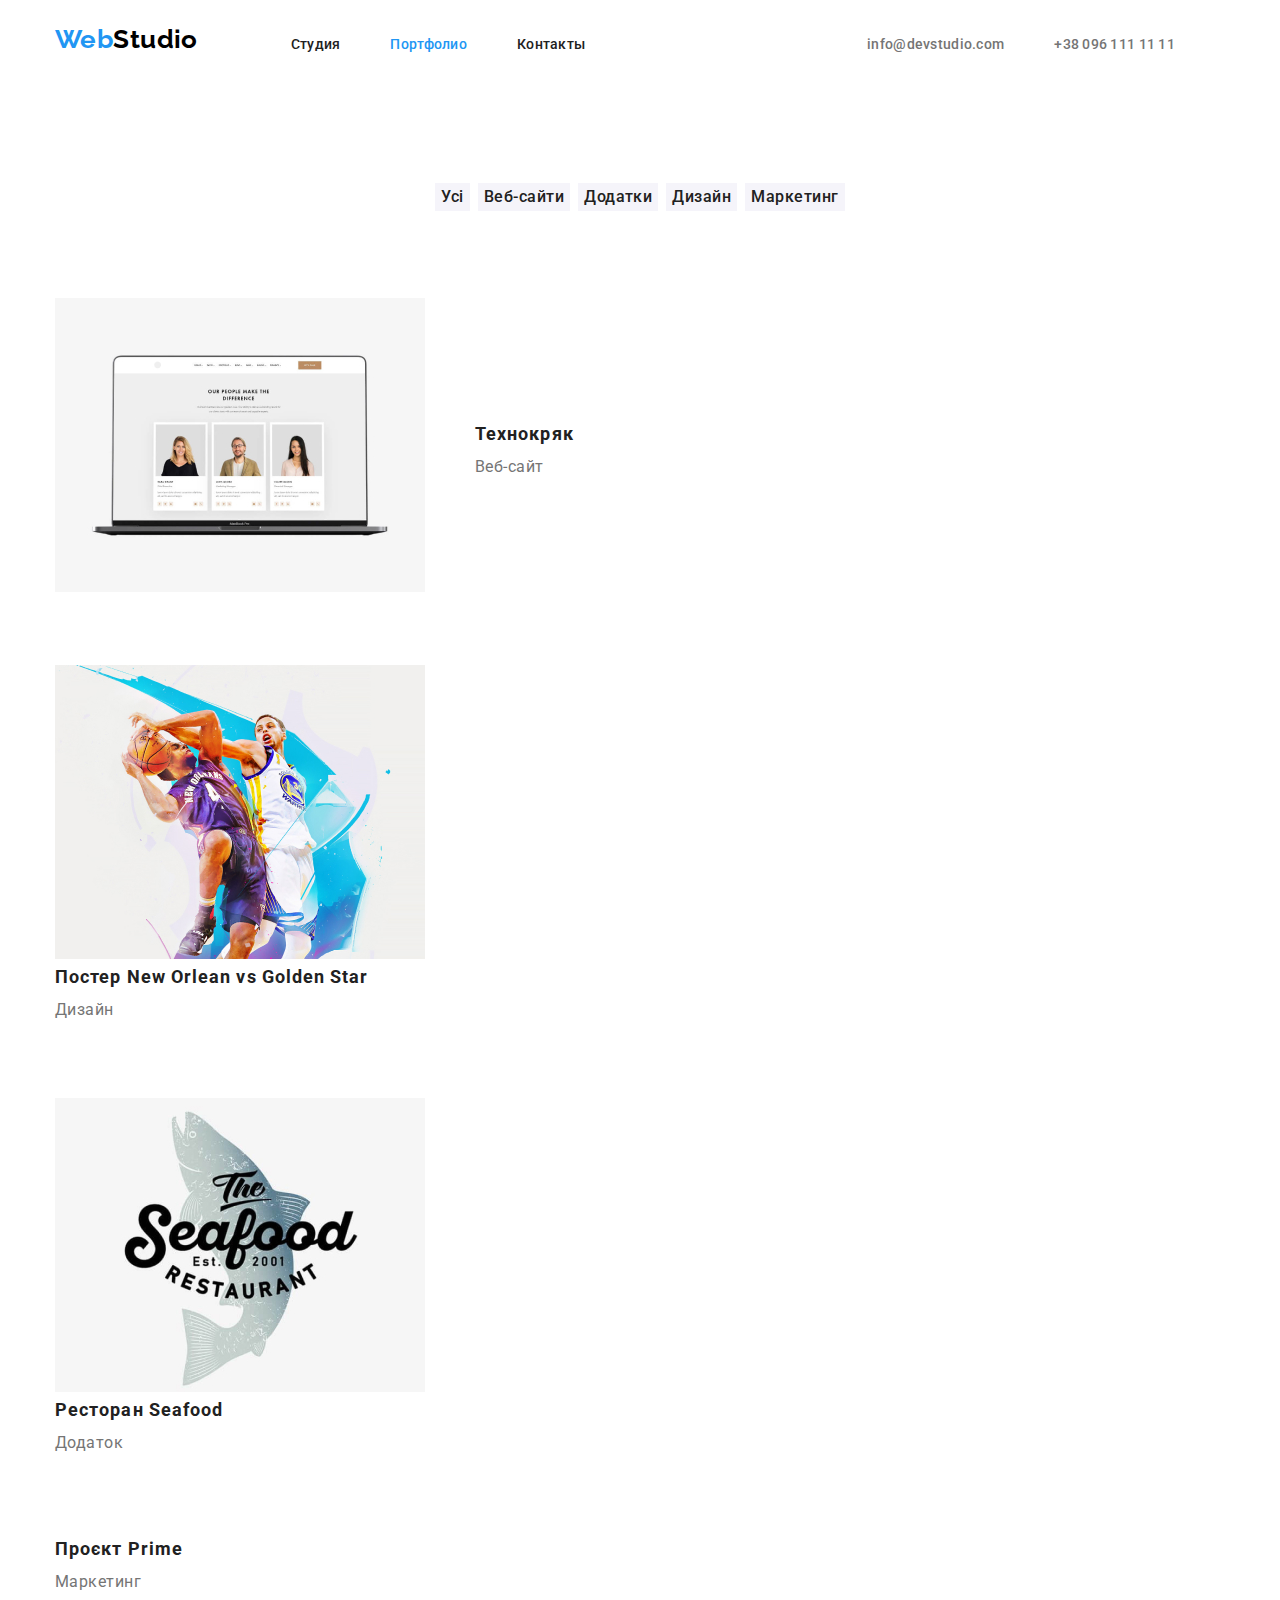
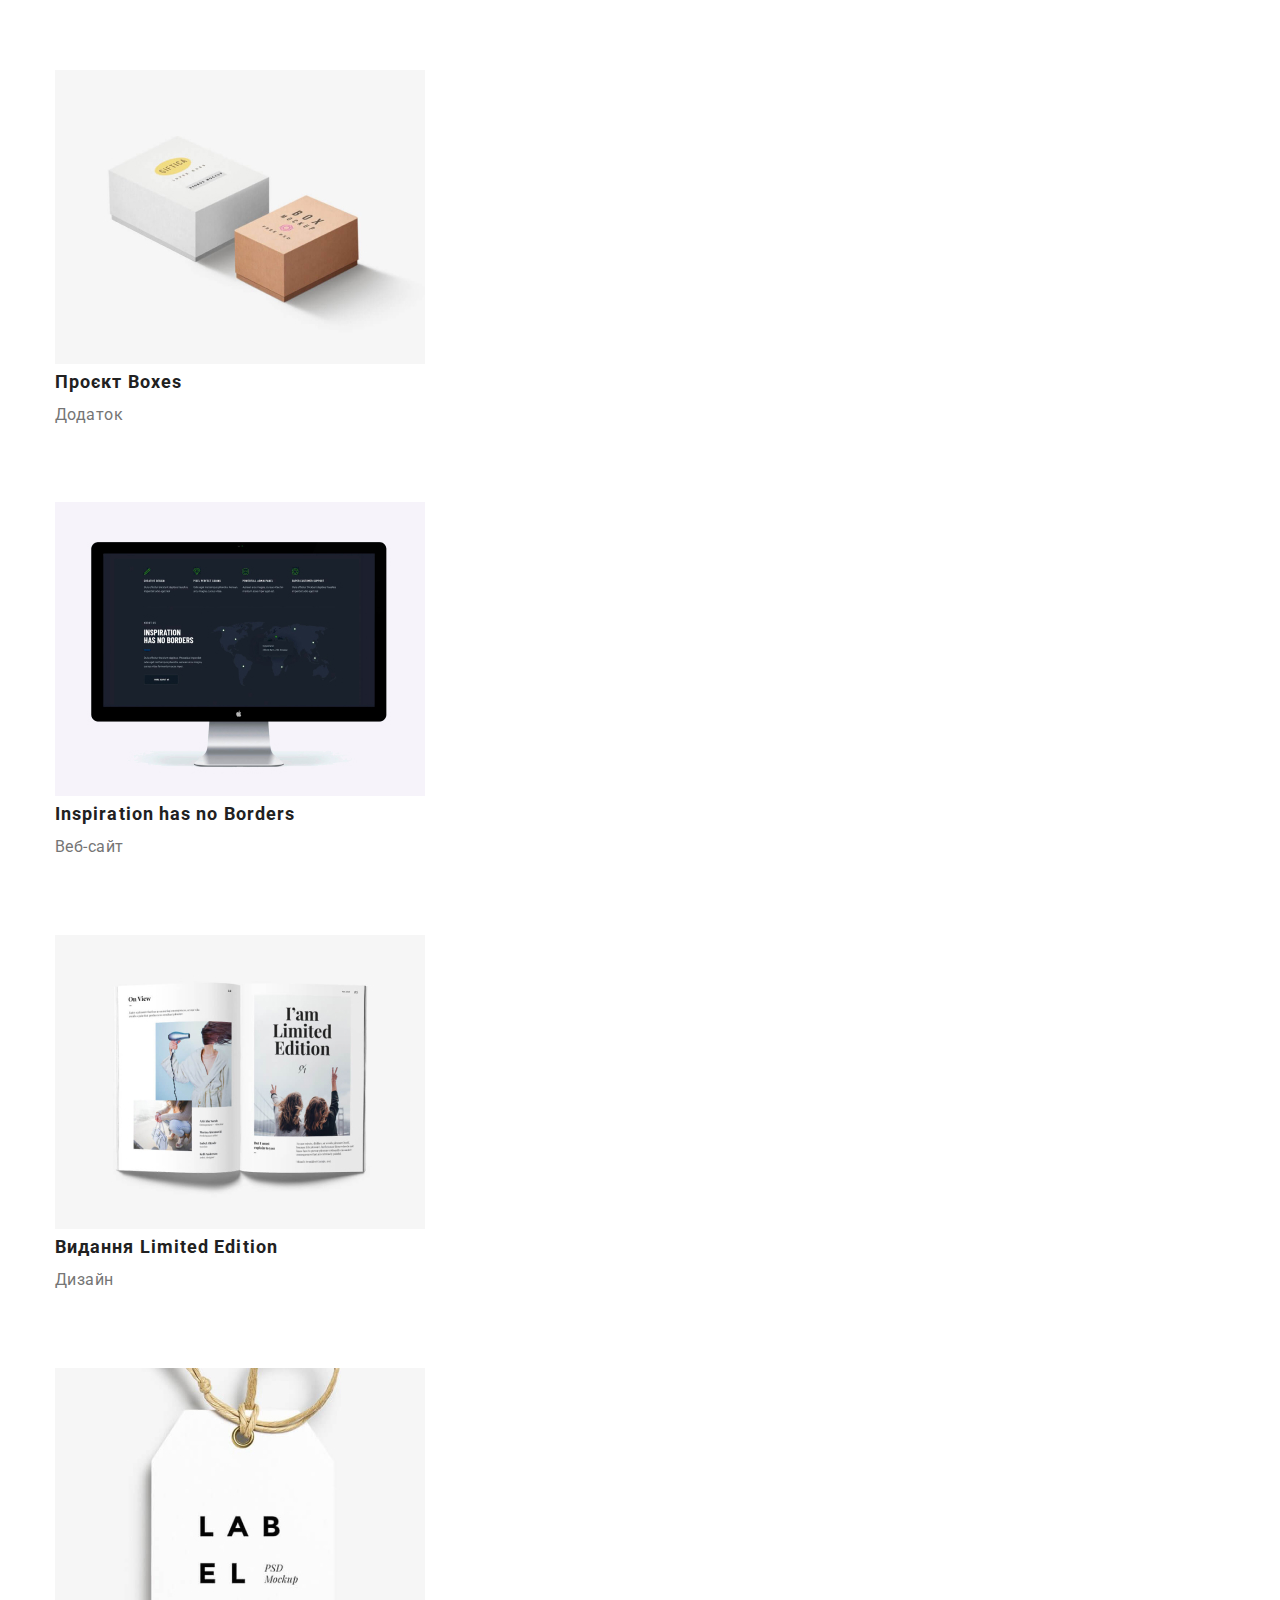
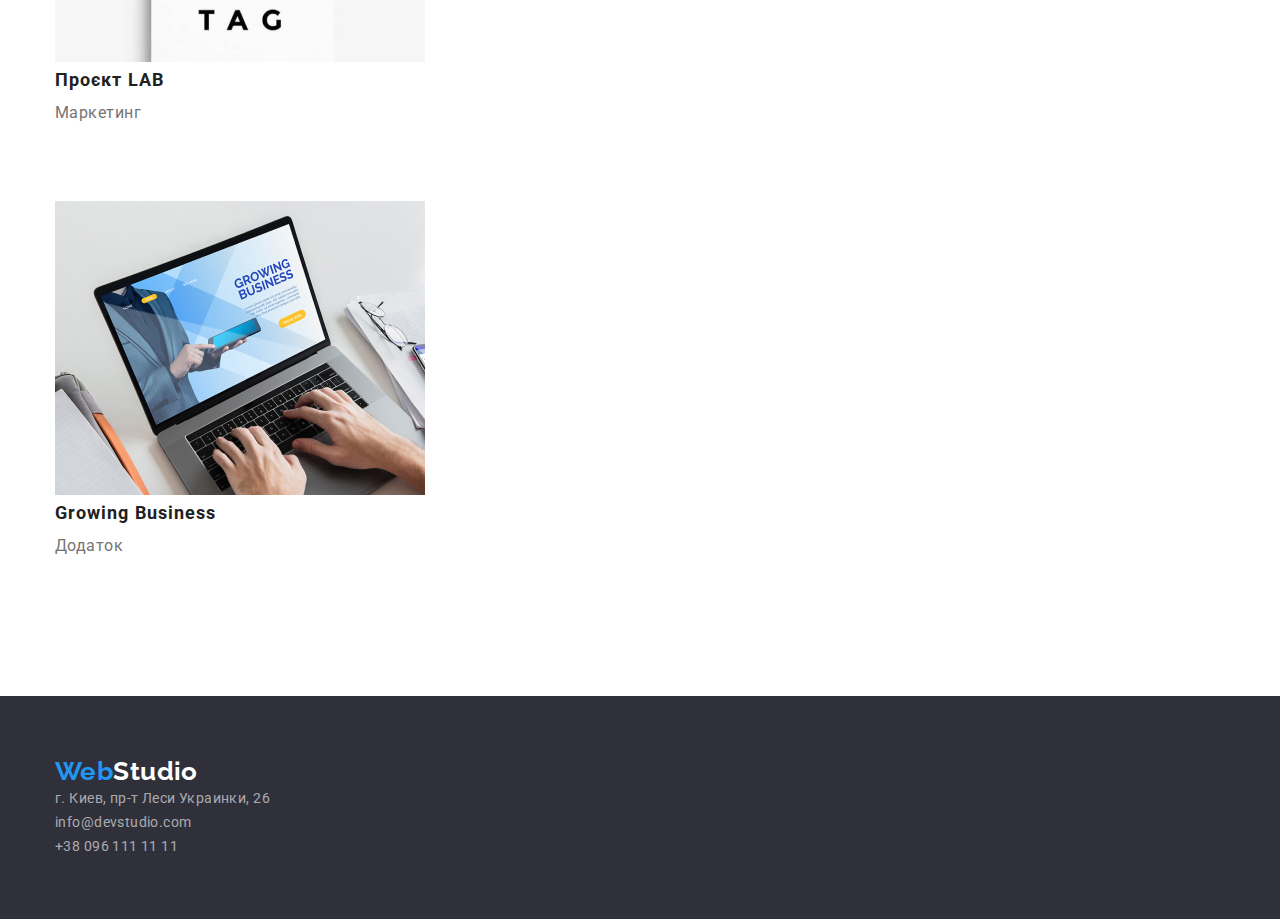
==== commit eb30841b: "portfolio" ====
--- a/portfolio.html
+++ b/portfolio.html
@@ -34,7 +34,7 @@
     </header>
     <!--Унікальний контент-->
     <main>
-      <section class="projects">
+      <section class="section">
         <div class="container">
         <h1 class="visually-hidden">Портфоліо</h1>
         <ul class="portfolio">
--- a/css/styles.css
+++ b/css/styles.css
@@ -88,7 +88,6 @@
 .page-header-container {
   display: flex;
   align-items: center;
-  justify-content: space-between;
 }
 
 .page-nav {
@@ -97,6 +96,7 @@
 
 .contact-list {
   display: flex;
+  margin-left: auto;
 }
 
 .list {
@@ -239,6 +239,10 @@
   column-gap: 30px;
 }
 
+.we-do section {
+  padding-top: 0;
+}
+
 .section-title {
   margin-bottom: 50px;
   font-weight: 700;
@@ -269,7 +273,9 @@
   flex-wrap: wrap;
   margin: -15;
   column-gap: 30px;
-
+}
+
+.team-list-item {
   background-color: var(--primary-bg-color);
 }
 
@@ -291,6 +297,10 @@
   padding-top: 60px;
   padding-bottom: 60px;
   background-color: var(--background-color-title);
+}
+
+.footer-link {
+  margin-bottom: 9px;
 }
 
 .logo-link {
@@ -363,9 +373,9 @@
   padding: 0%;
 }
 
-.example-list-item {
-  display: flex;
-  column-gap: 30px;
+.example-list {
+  display: flex;
+  flex-wrap: wrap;
 }
 
 .potfolio-text {
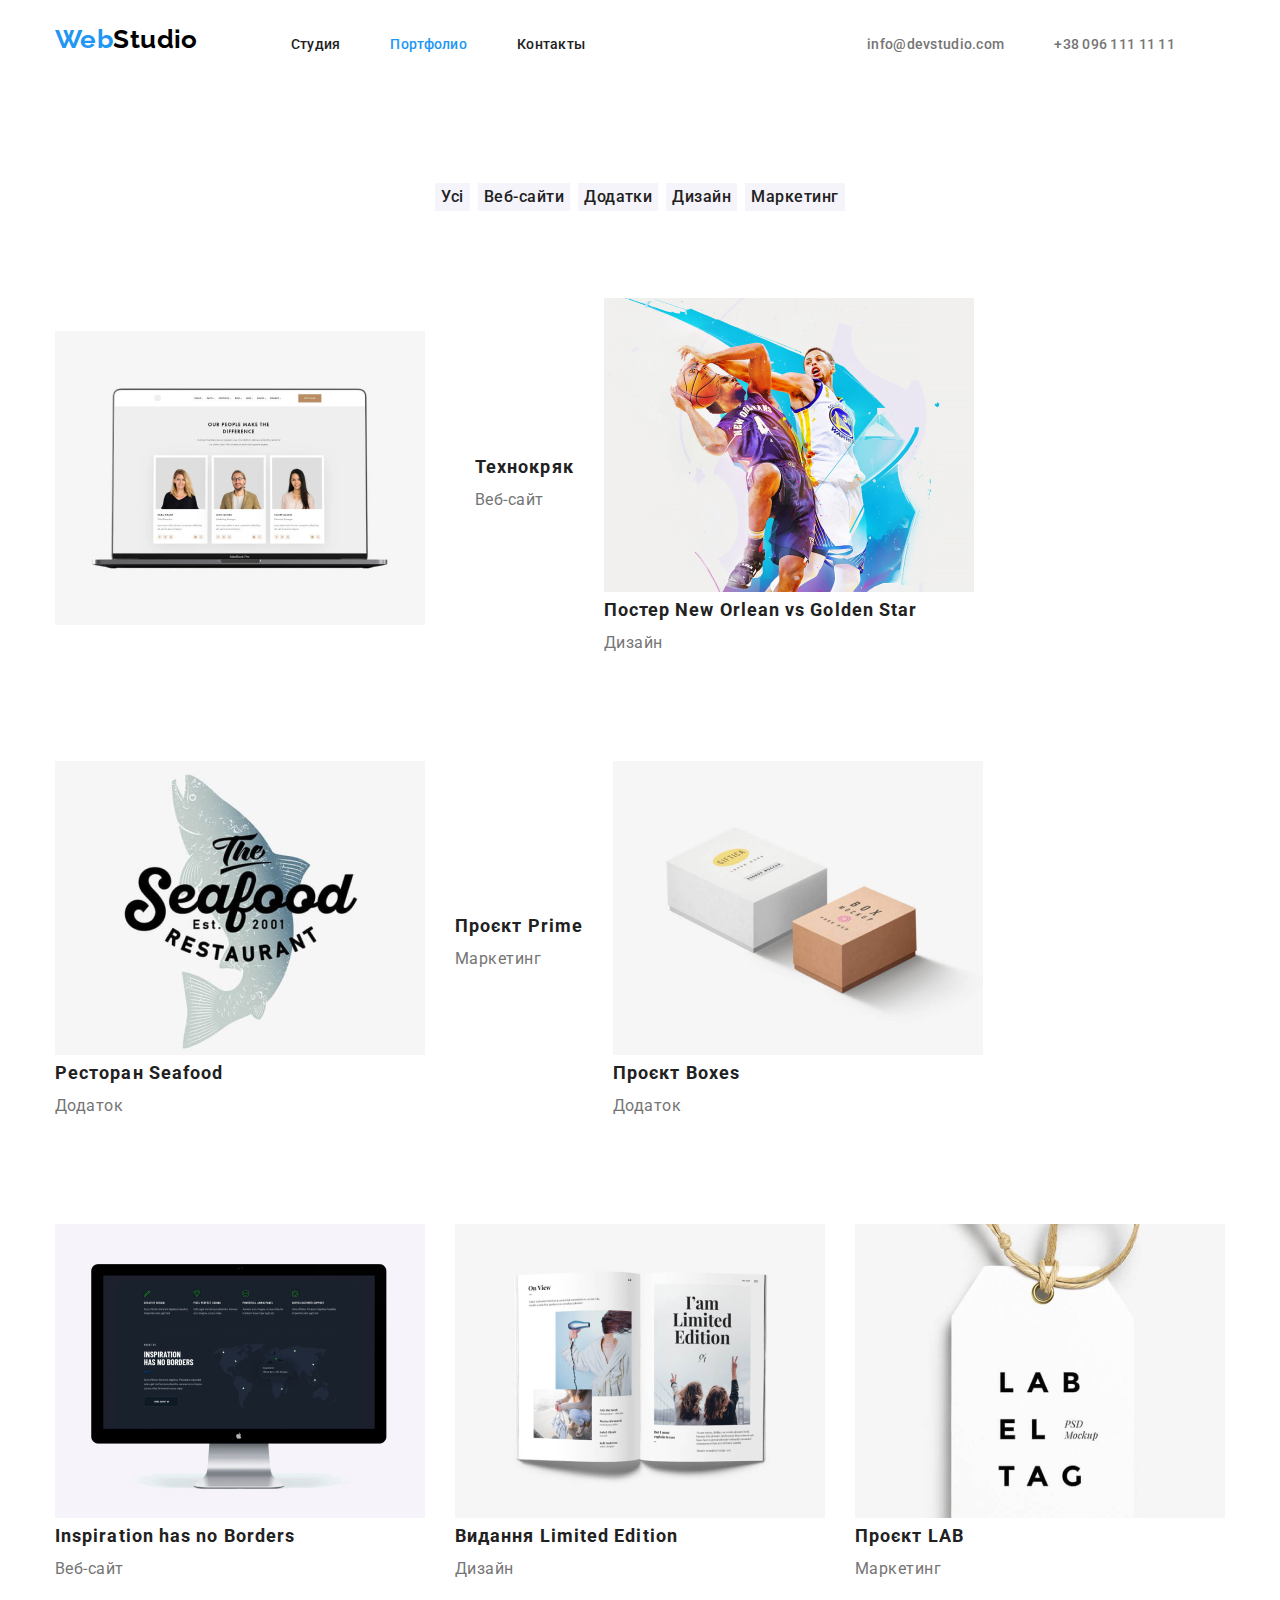
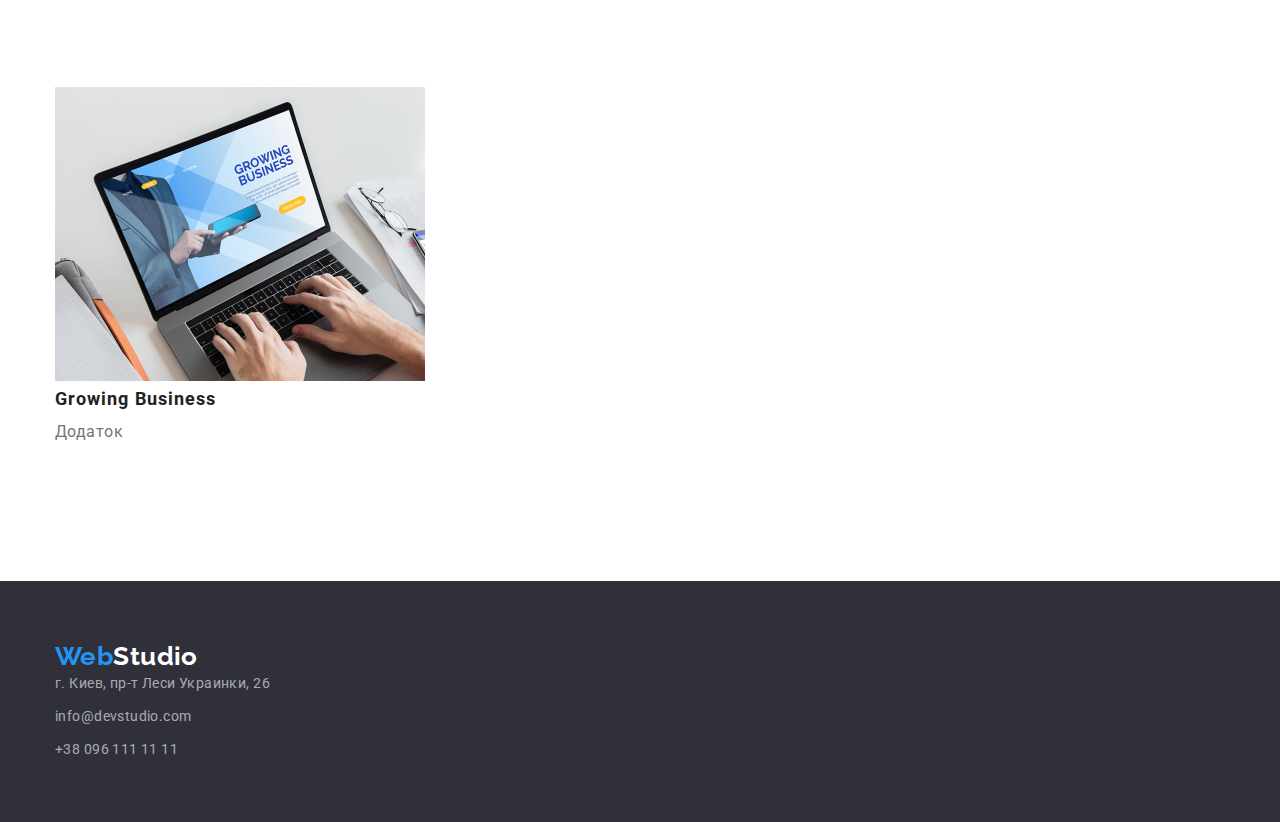
==== commit 16457b97: "comit portfolio 00" ====
--- a/portfolio.html
+++ b/portfolio.html
@@ -120,9 +120,9 @@
     <a href="" class="logo link">Web<span class="white-logo">Studio</span></a>
     <address>
         <ul>
-            <li><a class="footer-contact-link link address"
+            <li class="footer-link"><a class="footer-contact-link link address"
                  href="https://goo.gl/maps/zsof2jkgk754hyyD6" target="_blank">г. Киев, пр-т Леси Украинки, 26</a></li>
-            <li><a class="footer-contact-link link "
+            <li class="footer-link"><a class="footer-contact-link link "
                  href="mailto:info@devstudio.com">info@devstudio.com</a></li>
             <li><a class="footer-contact-link link "
                  href="tel:+380961111111">+38 096 111 11 11</a></li>
--- a/css/styles.css
+++ b/css/styles.css
@@ -373,9 +373,10 @@
   padding: 0%;
 }
 
-.example-list {
+.examle-list {
   display: flex;
   flex-wrap: wrap;
+  gap: 30px;
 }
 
 .potfolio-text {
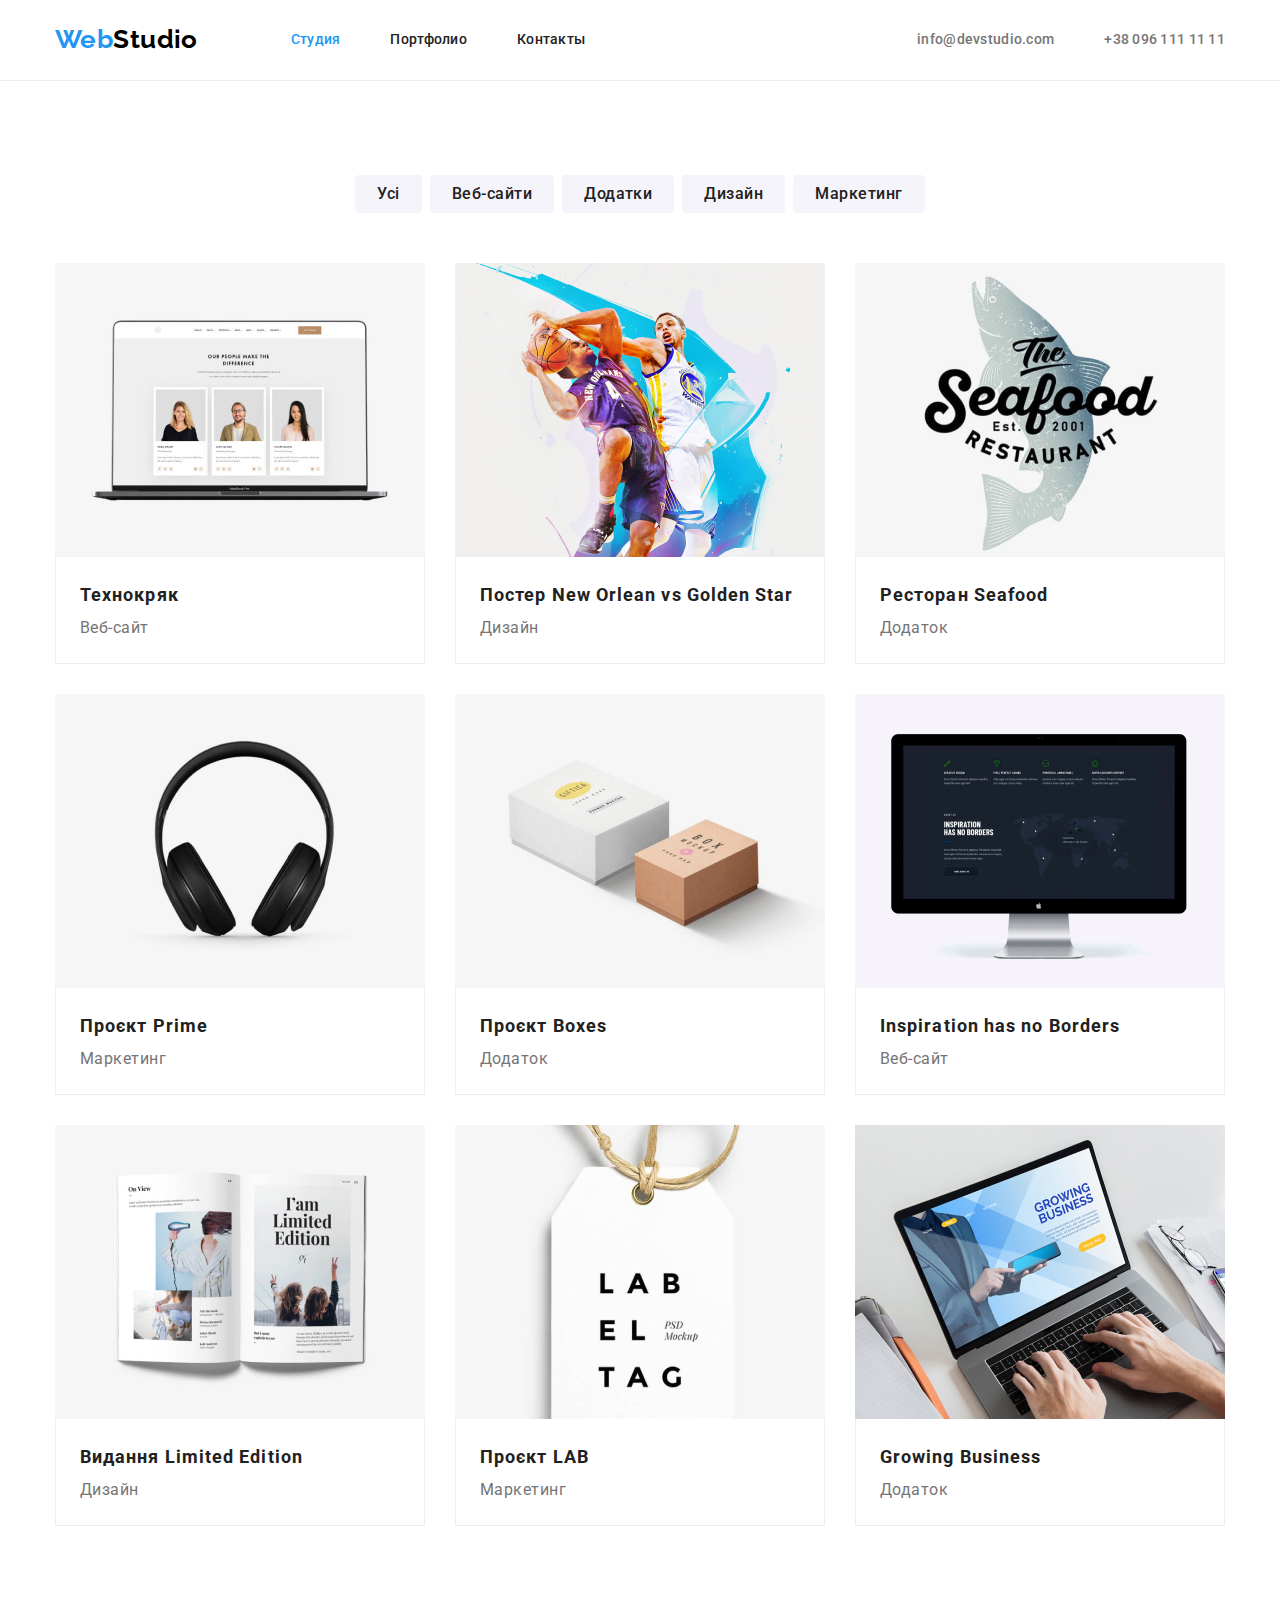
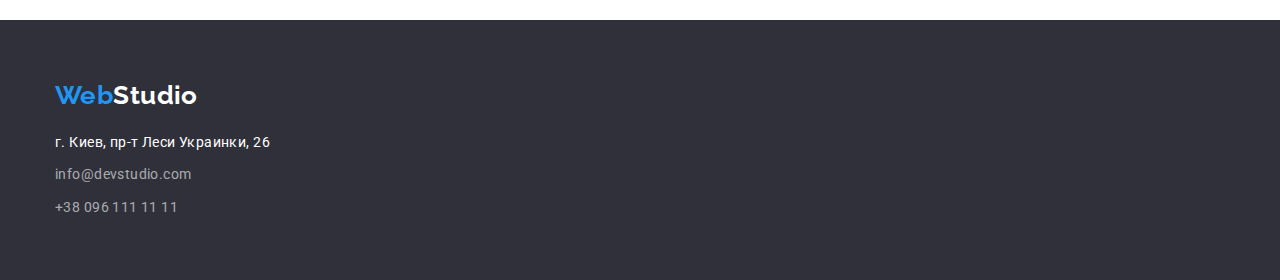
==== commit 97bc899c: "fix" ====
--- a/portfolio.html
+++ b/portfolio.html
@@ -17,14 +17,14 @@
      <header class="page-header">
       <div class="container page-header-container">
       <nav class="page-nav">
-        <a class="logo link"  href="">Web<span class="black-logo">Studio</span></a>
+        <a class="logo link logo-header"  href="">Web<span class="black-logo">Studio</span></a>
         <ul class="page-header-list list" >
-          <li class="page-header-item"><a href="./index.html" class="menu-link link ">Студия</a></li>
-          <li class="page-header-item"><a href="#" class="menu-link link current">Портфолио</a></li>
-          <li class="page-header-item"><a href="#" class="menu-link link">Контакты</a></li>
+          <li class="page-header-item"><a href="" class="menu-link link current">Студия</a></li>
+          <li class="page-header-item"><a href="./portfolio.html" class="menu-link link">Портфолио</a></li>
+          <li class="page-header-item"><a href="" class="menu-link link">Контакты</a></li>
         </ul>
          </nav> 
-      <ul class="contact-list">
+      <ul class="contact-list list">
         <li class="header-contact-item">
             <a class="contact-link link" href="mailto:info@devstudio.com">info@devstudio.com</a></li>
         <li class="header-contact-item">
@@ -37,7 +37,7 @@
       <section class="section">
         <div class="container">
         <h1 class="visually-hidden">Портфоліо</h1>
-        <ul class="portfolio">
+        <ul class="portfolio list">
           <li><button class="portfolio-button
             " type="button">Усі</button></li>
           <li><button class="portfolio-button" type="button">Веб-сайти</button></li>
@@ -45,69 +45,87 @@
           <li><button class="portfolio-button" type="button">Дизайн</button></li>
           <li><button class="portfolio-button" type="button">Маркетинг</button></li>
         </ul>
-        <ul class="examle-list">
+        <ul class="examle-list list">
           <li class="example-list-item list">
             <a class=" project-link link" href="">
               <img class="project-img" src="./images/portfolio/img1.jpg" width="370" alt="photo1" />
               <div class="project-caption">
               <h2 class="portfolio-title">Технокряк</h2>
-              <p class="potfolio-text">Веб-сайт</p>
+              <p class="potfolio-text">Веб-сайт</p> 
+              </div>
             </a>
           </li>
           <li class="example-list-item list">
             <a class=" project-link link" href="">
               <img class="project-img" src="./images/portfolio/img2.jpg" width="370" alt="photo2" />
+              <div class="project-caption">
               <h2 class="portfolio-title">Постер New Orlean vs Golden Star</h2>
               <p class="potfolio-text">Дизайн</p>
+              </div>
+              
             </a>
           </li>
           <li class="example-list-item list">
             <a class="project-link link" href="">
               <img class="project-img" src="./images/portfolio/img3.jpg" width="370" alt="photo3" />
+              <div class="project-caption">
               <h2 class="portfolio-title">Ресторан Seafood</h2>
               <p class="potfolio-text">Додаток</p>
+              </div>
             </a>
           </li>
           <li class="example-list-item list">
-            <a class="project-link link"
+            <a class="project-link link">
               <img class="project-img" src="./images/portfolio/img4.jpg" width="370" alt="photo4" />
+              <div class="project-caption">
               <h2 class="portfolio-title">Проєкт Prime</h2>
               <p class="potfolio-text">Маркетинг</p>
+              </div>
             </a>
           </li>
           <li class="example-list-item list">
             <a class="project-link link" href="">
               <img class="project-img" src="./images/portfolio/img5.jpg" width="370" alt="photo5" />
+              <div class="project-caption">
               <h2 class="portfolio-title">Проєкт Boxes</h2>
               <p class="potfolio-text">Додаток</p>
+              </div>
             </a>
           </li>
           <li class="example-list-item list">
             <a class="project-link link" href="">
               <img class="project-img" src="./images/portfolio/img6.jpg" width="370" alt="photo6" />
+              <div class="project-caption">
               <h2 class="portfolio-title">Inspiration has no Borders</h2>
               <p class="potfolio-text">Веб-сайт</p>
+              </div>
             </a>
           </li>
           <li class="example-list-item list">
             <a class="project-link link" href="">
               <img class="project-img" src="./images/portfolio/img7.jpg" width="370" alt="photo7" />
+              <div class="project-caption">
               <h2 class="portfolio-title">Видання Limited Edition</h2>
               <p class="potfolio-text">Дизайн</p>
+              </div>
             </a>
           </li>
           <li class="example-list-item list">
             <a class="project-link link" href="">
               <img class="project-img" src="./images/portfolio/img8.jpg" width="370" alt="photo8" />
+              <div class="project-caption">
               <h2 class="portfolio-title">Проєкт LAB</h2>
               <p class="potfolio-text">Маркетинг</p>
+              </div>
             </a>
           </li>
           <li class="example-list-item list">
             <a class="project-link link" href="">
               <img class="project-img" src="./images/portfolio/img9.jpg" width="370" alt="photo9" />
+              <div class="project-caption">
               <h2 class="portfolio-title">Growing Business</h2>
               <p class="potfolio-text">Додаток</p>
+              </div>
             </a>
           </li>
         </ul>
@@ -115,20 +133,20 @@
       </section>
     </main>
     <!--Футер-->
-    <footer class="footer">
-      <div class="container">
-    <a href="" class="logo link">Web<span class="white-logo">Studio</span></a>
-    <address>
-        <ul>
+   <footer class="footer">
+  <div class="container">
+    <a href="" class="logo link ">Web<span class="white-logo">Studio</span></a>
+    <address class="address">
+        <ul class="list">
             <li class="footer-link"><a class="footer-contact-link link address"
                  href="https://goo.gl/maps/zsof2jkgk754hyyD6" target="_blank">г. Киев, пр-т Леси Украинки, 26</a></li>
             <li class="footer-link"><a class="footer-contact-link link "
                  href="mailto:info@devstudio.com">info@devstudio.com</a></li>
-            <li><a class="footer-contact-link link "
+            <li class="footer-link"><a class="footer-contact-link link "
                  href="tel:+380961111111">+38 096 111 11 11</a></li>
-        </ul>
+        </ul> 
     </address>
-    </div>
+     </div>
 </footer>
 </html>
   </body>
--- a/css/styles.css
+++ b/css/styles.css
@@ -19,6 +19,7 @@
   --team-background: #f5f4fa;
   --color-link-footer: rgba(255, 255, 255, 0.6);
   --hero-btn-shadow: rgba(0, 0, 0, 0.15);
+  --border-header: #ececec;
 }
 
 .visually-hidden {
@@ -32,17 +33,13 @@
   clip: rect(0 0 0 0);
 }
 
-ul {
+.list {
+  padding: 0;
+  margin: 0;
   list-style: none;
 }
 
-.list {
-  list-style: none;
-}
-
 .link {
-  padding-top: 32px;
-  padding-bottom: 32px;
   text-decoration: none;
   font-style: normal;
 }
@@ -53,10 +50,8 @@
 h4,
 h5,
 h6,
-p,
-ul {
-  margin: 0%;
-  padding: 0;
+p {
+  margin: 0;
 }
 
 img {
@@ -83,32 +78,44 @@
   padding-right: 15px;
 }
 
+.section {
+  padding-top: 94px;
+  padding-bottom: 94px;
+}
+
 /* ===HEADER=== */
 
+.page-header {
+  border-bottom: 1px solid var(--border-header);
+}
+
 .page-header-container {
   display: flex;
   align-items: center;
 }
 
+.page-header-list {
+  display: flex;
+  align-items: center;
+  gap: 50px;
+}
 .page-nav {
   display: flex;
 }
 
 .contact-list {
-  display: flex;
-  margin-left: auto;
-}
-
-.list {
-  display: flex;
   align-items: center;
   column-gap: 50px;
-}
-
-.logo {
+  display: flex;
+  margin-left: auto;
+}
+.logo-header {
   padding-top: 24px;
   padding-bottom: 25px;
   margin-right: 93px;
+}
+
+.logo {
   font-family: "Raleway", sans-serif;
   font-weight: 700;
   font-size: 26px;
@@ -138,10 +145,11 @@
 }
 
 .contact-link {
+  padding-top: 32px;
+  padding-bottom: 32px;
   font-weight: 500;
   line-height: 1.14;
   letter-spacing: 0.02em;
-  margin-right: 50px;
 
   color: var(--primary-text-color);
 }
@@ -164,8 +172,6 @@
   width: 696px;
   margin-right: auto;
   margin-left: auto;
-  margin-top: 0%;
-  margin-bottom: 0;
   font-weight: 900;
   font-size: 44px;
   line-height: 1.36;
@@ -180,8 +186,7 @@
   display: inline-block;
   margin: 30px auto 0;
   display: block;
-  padding: 10px 31px;
-  width: 216px 50px;
+  padding: 10px 32px;
   box-shadow: 0px 4px 4px var(--hero-btn-shadow);
   border-radius: 4px;
   font-family: "Roboto", sans-serif;
@@ -204,11 +209,6 @@
   text-transform: uppercase;
 
   color: var(--title-text-color);
-}
-
-.section {
-  padding-top: 94px;
-  padding-bottom: 94px;
 }
 
 .feature-list {
@@ -299,7 +299,7 @@
   background-color: var(--background-color-title);
 }
 
-.footer-link {
+.footer-link:not(:last-child) {
   margin-bottom: 9px;
 }
 
@@ -319,10 +319,6 @@
 
 .address {
   margin-top: 20px;
-}
-
-.link {
-  margin-bottom: 9px;
 }
 
 /* ====PORTFOLIO==== */
@@ -335,6 +331,8 @@
   line-height: 1.62;
   text-align: center;
   letter-spacing: 0.03em;
+  padding: 6px 22px;
+  border-radius: 4px;
 
   color: var(--title-text-color);
   background-color: var(--team-background);
@@ -347,8 +345,6 @@
 }
 
 .portfolio-title {
-  display: flex;
-  column-gap: 30px;
   font-weight: 700;
   font-size: 18px;
   line-height: 2;
@@ -360,23 +356,21 @@
 
 .portfolio {
   display: flex;
-  margin-bottom: 55px;
+  margin-bottom: 50px;
   column-gap: 8px;
   justify-content: center;
 }
 
-h1,
-h2,
-h3,
-p ul {
-  margin: 0%;
-  padding: 0%;
-}
-
 .examle-list {
+  gap: 30px;
   display: flex;
   flex-wrap: wrap;
-  gap: 30px;
+}
+
+.project-caption {
+  padding: 20px 24px;
+  border: 1px solid #eeeeee;
+  border-top: none;
 }
 
 .potfolio-text {
@@ -387,9 +381,6 @@
   color: var(--primary-text-color);
 }
 
-/* ===PROJECTS=== */
-
-.projects {
-  padding-top: 94px;
-  padding-bottom: 34px;
-}
+.address {
+  color: #ffffff;
+}
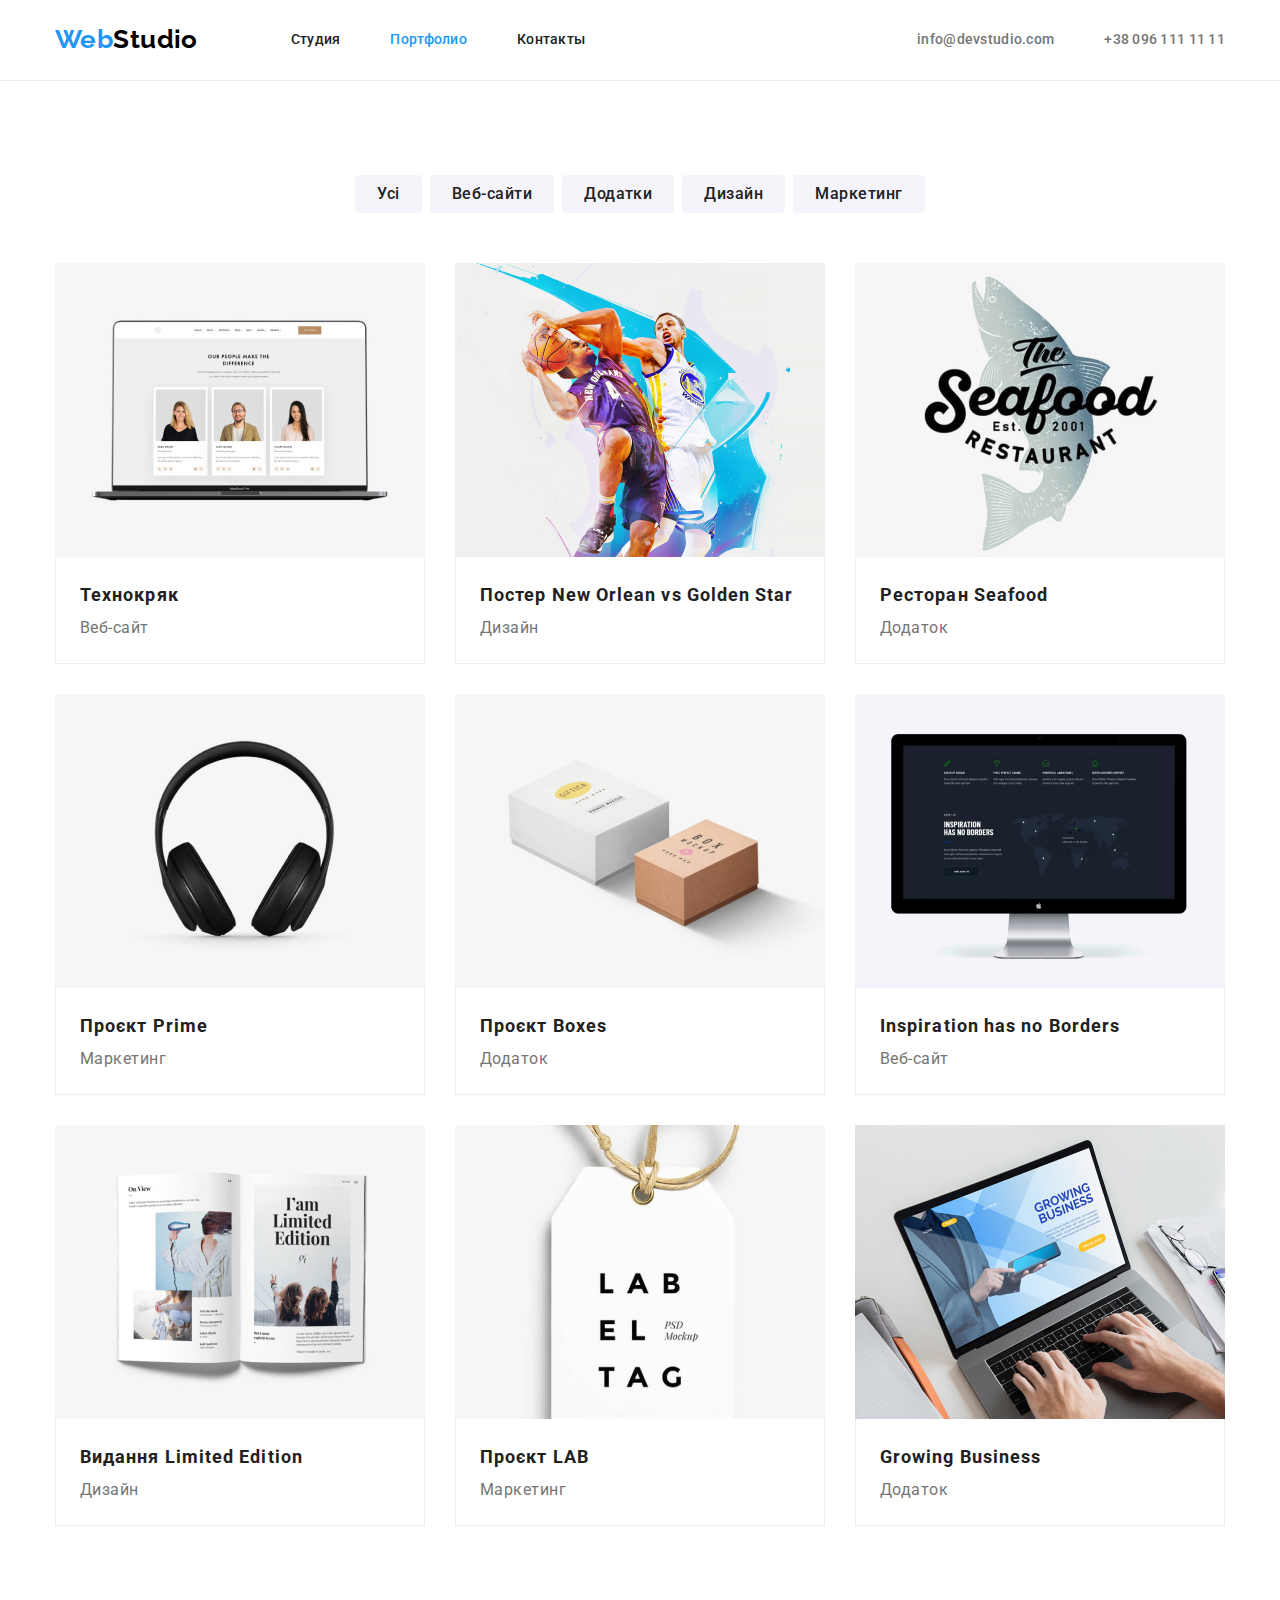
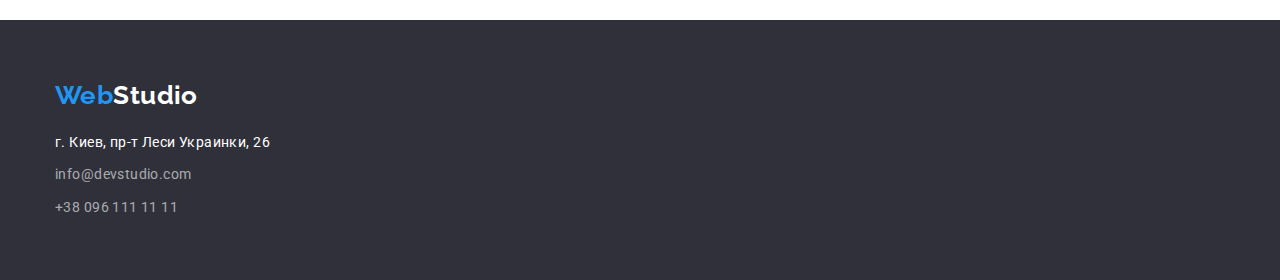
==== commit e9fdeaaa: "comit-fix" ====
--- a/portfolio.html
+++ b/portfolio.html
@@ -19,8 +19,8 @@
       <nav class="page-nav">
         <a class="logo link logo-header"  href="">Web<span class="black-logo">Studio</span></a>
         <ul class="page-header-list list" >
-          <li class="page-header-item"><a href="" class="menu-link link current">Студия</a></li>
-          <li class="page-header-item"><a href="./portfolio.html" class="menu-link link">Портфолио</a></li>
+          <li class="page-header-item"><a href="./index.html" class="menu-link link ">Студия</a></li>
+          <li class="page-header-item"><a href="" class="menu-link link current">Портфолио</a></li>
           <li class="page-header-item"><a href="" class="menu-link link">Контакты</a></li>
         </ul>
          </nav> 
